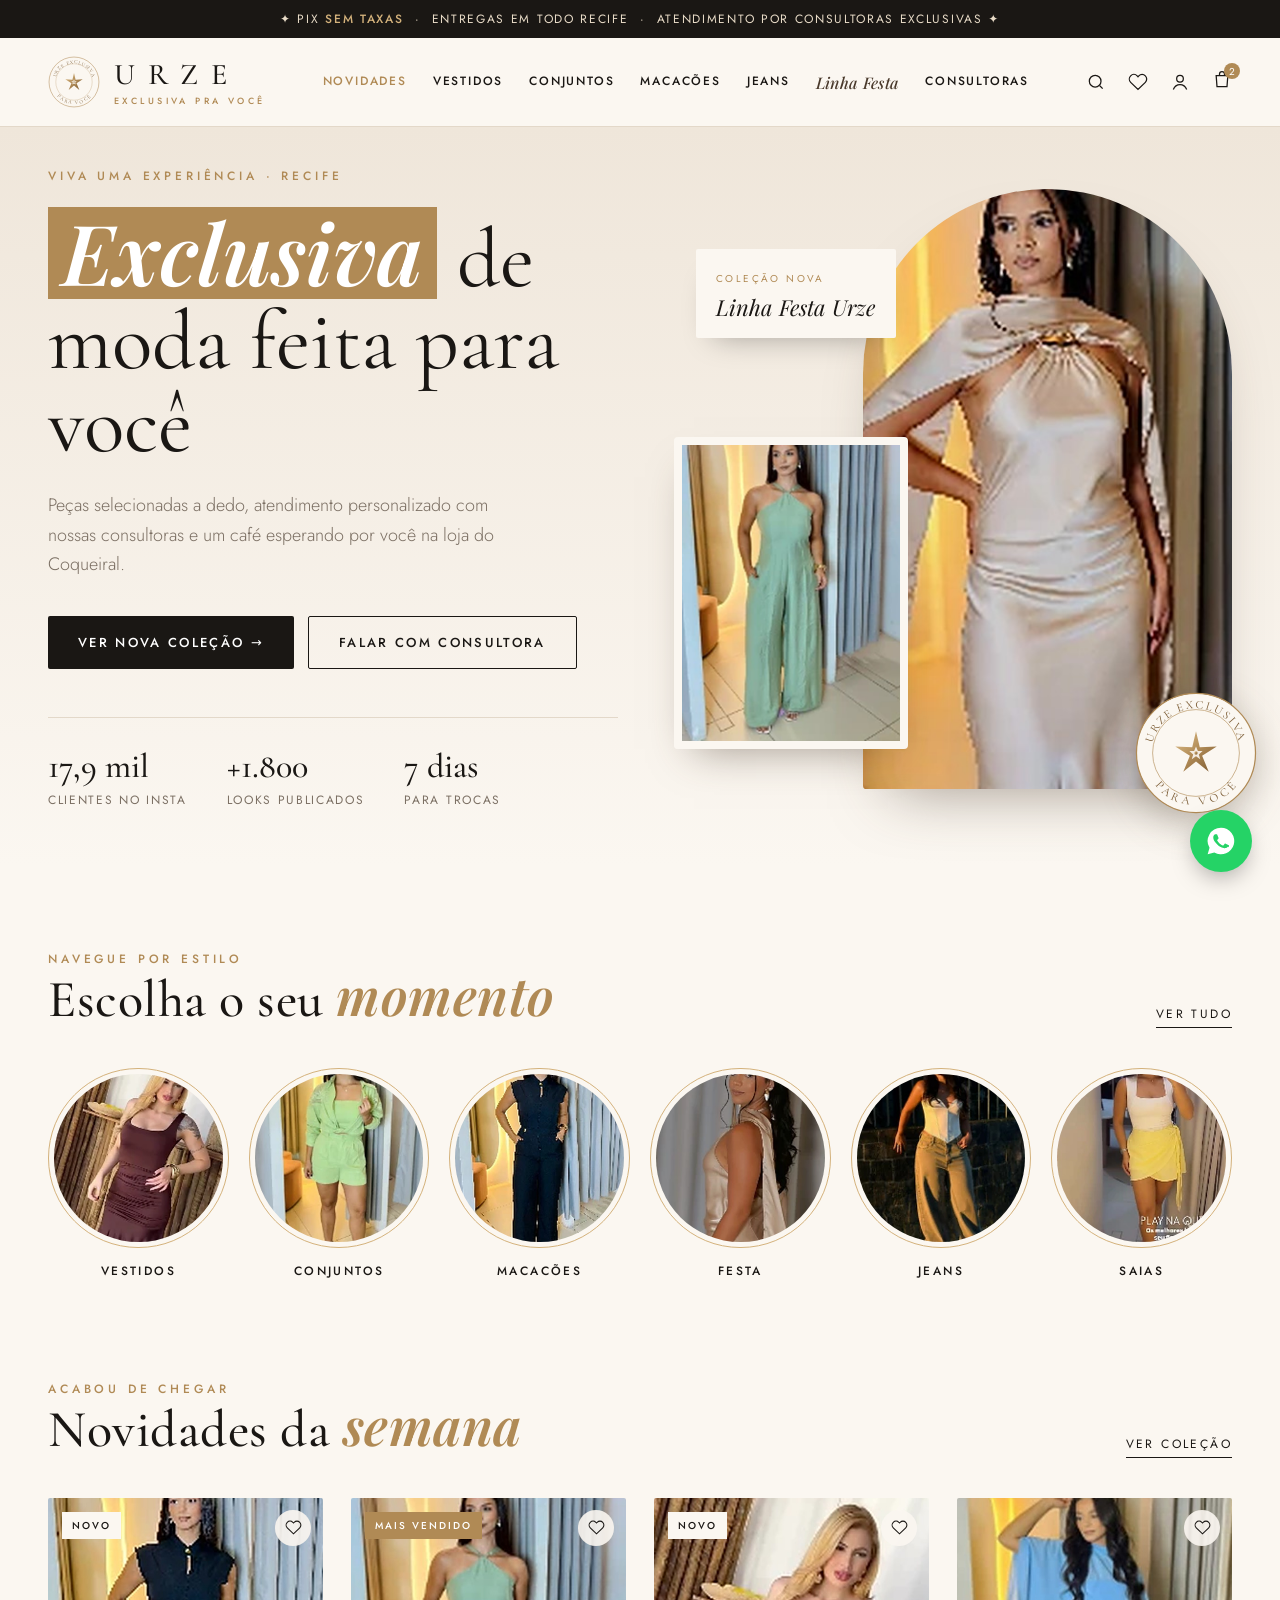
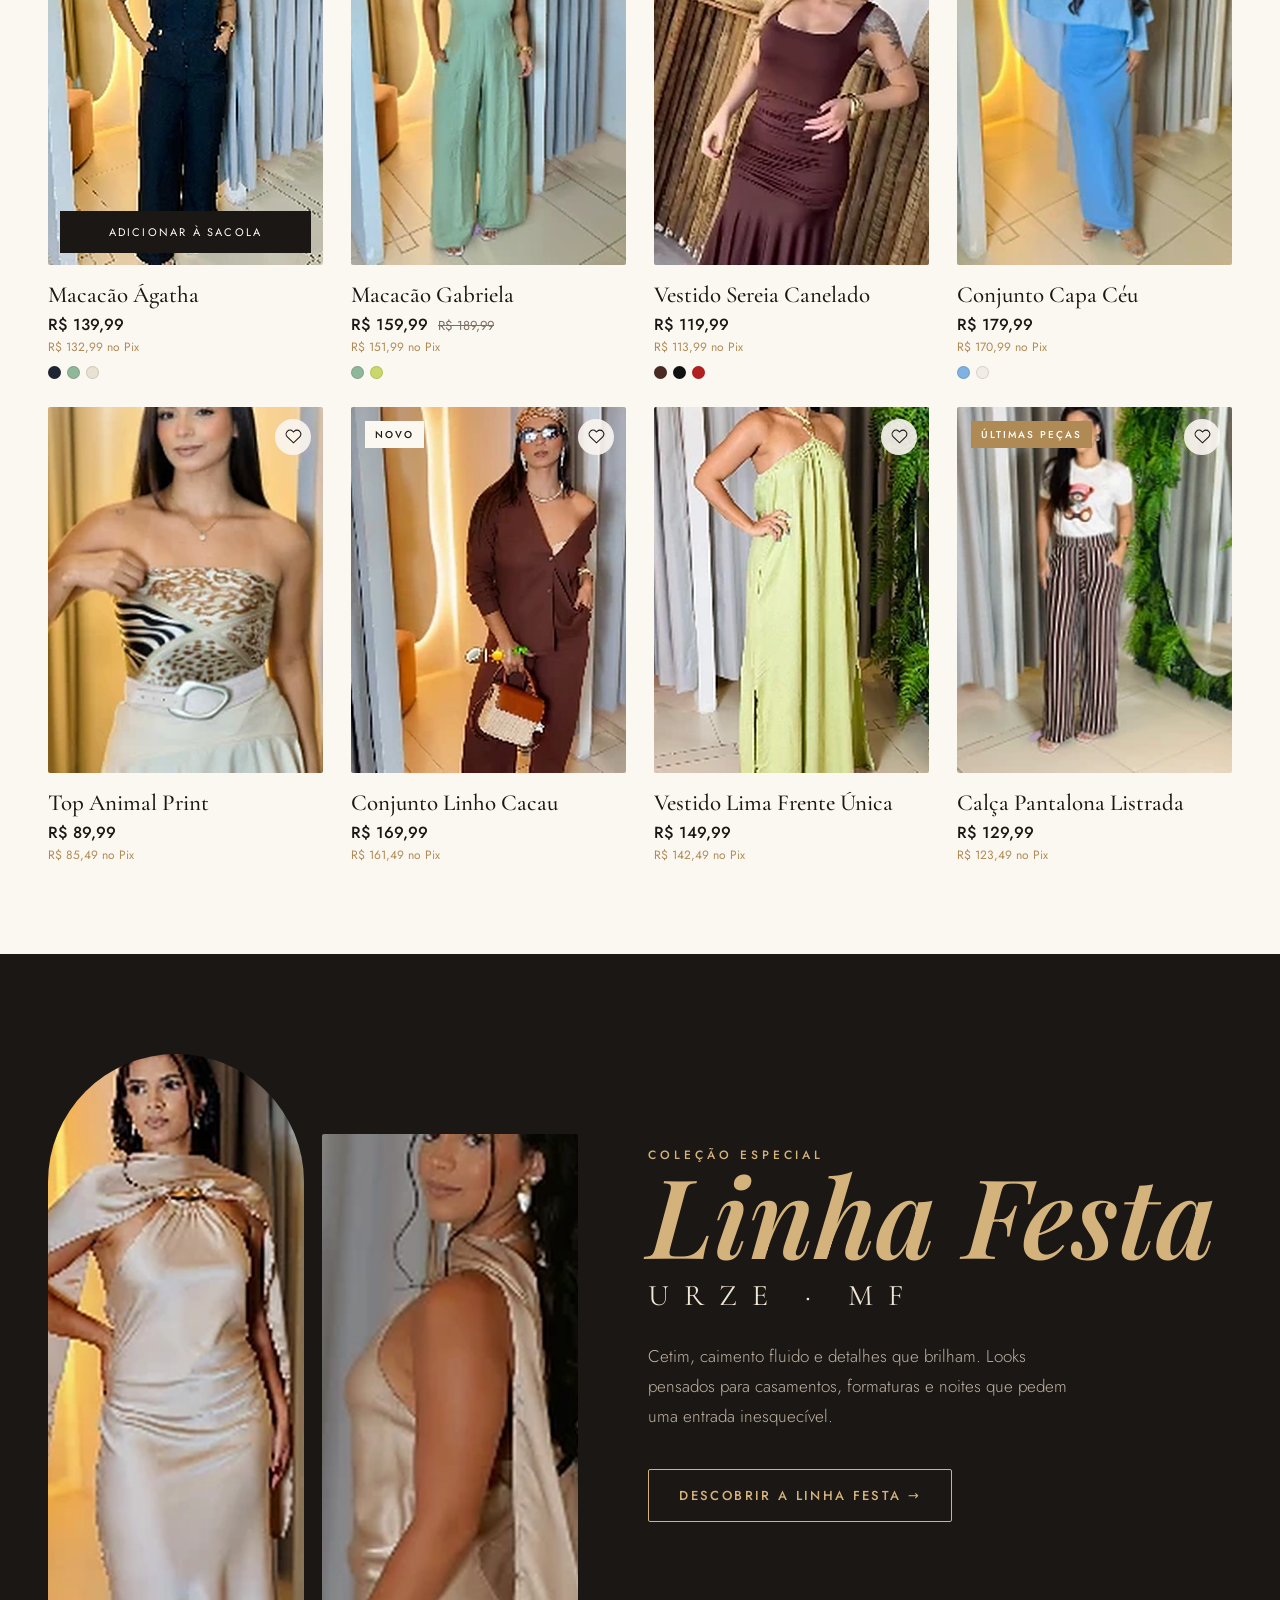
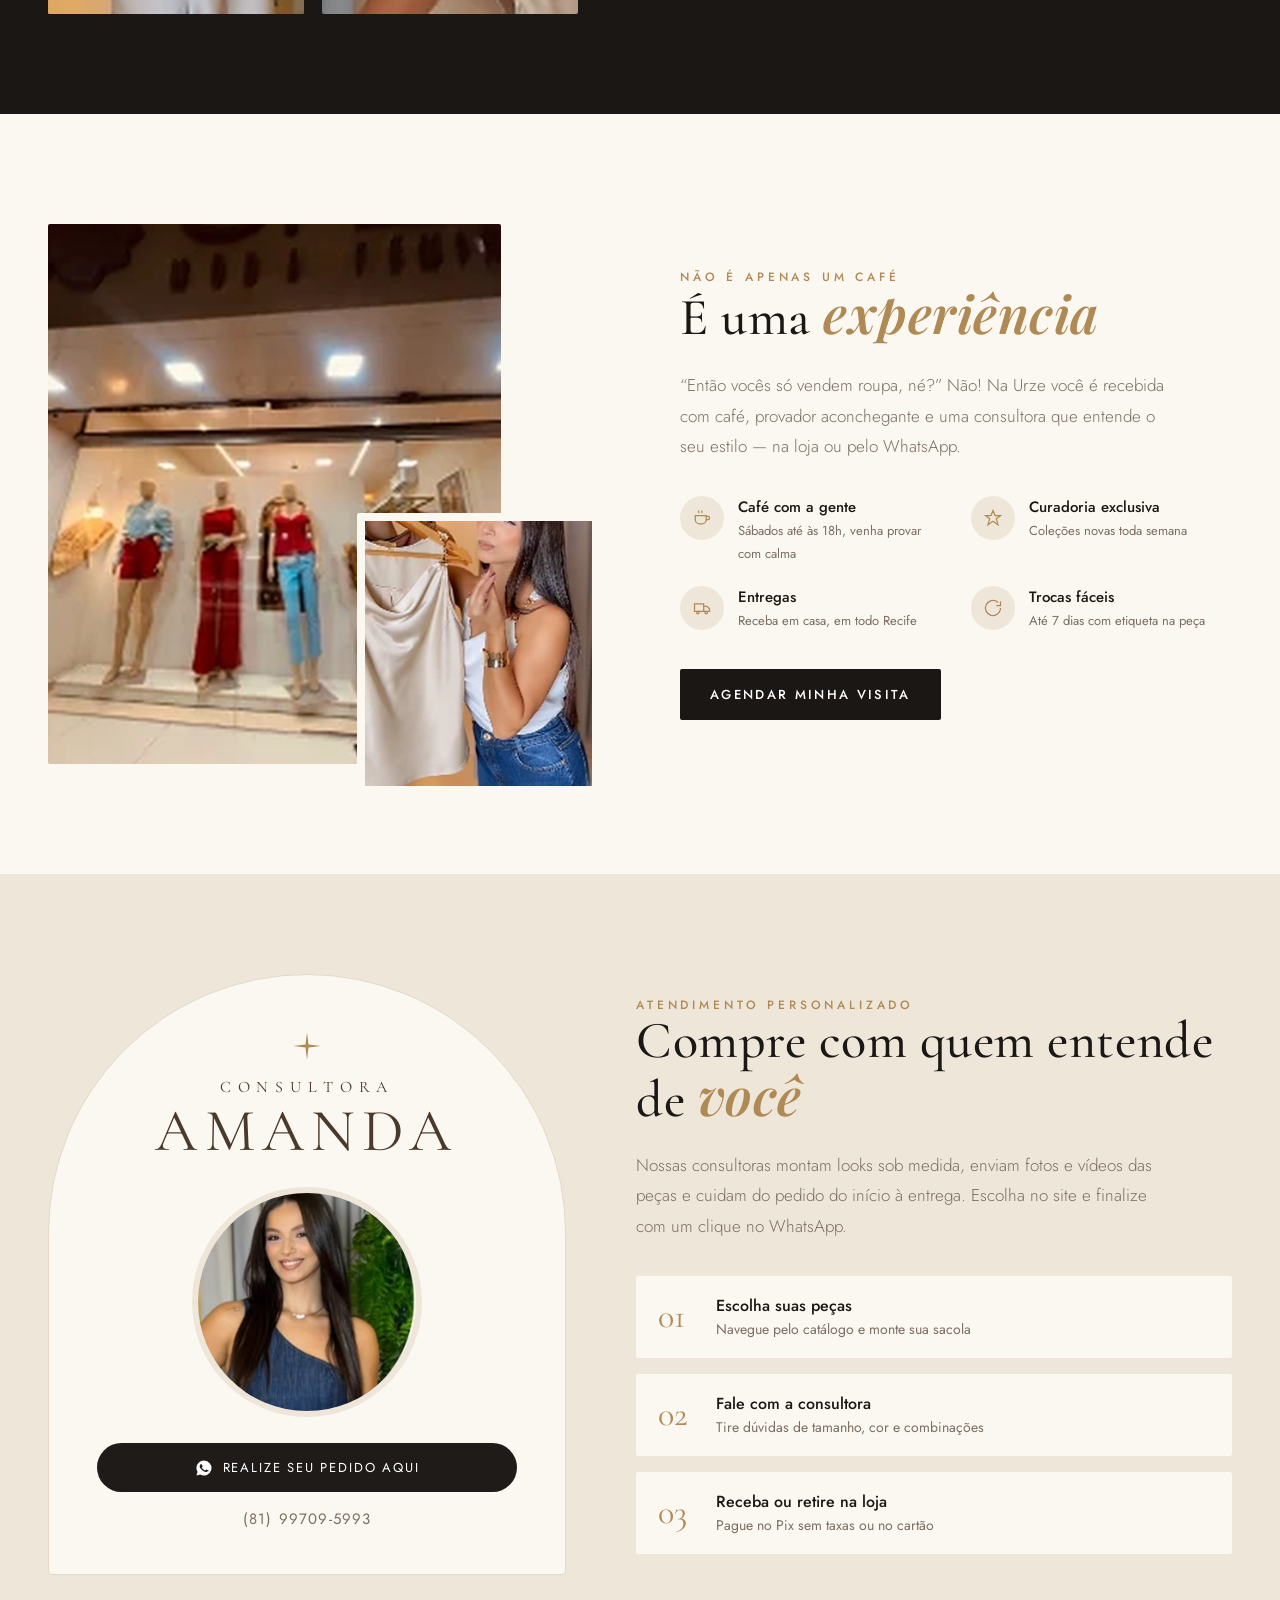
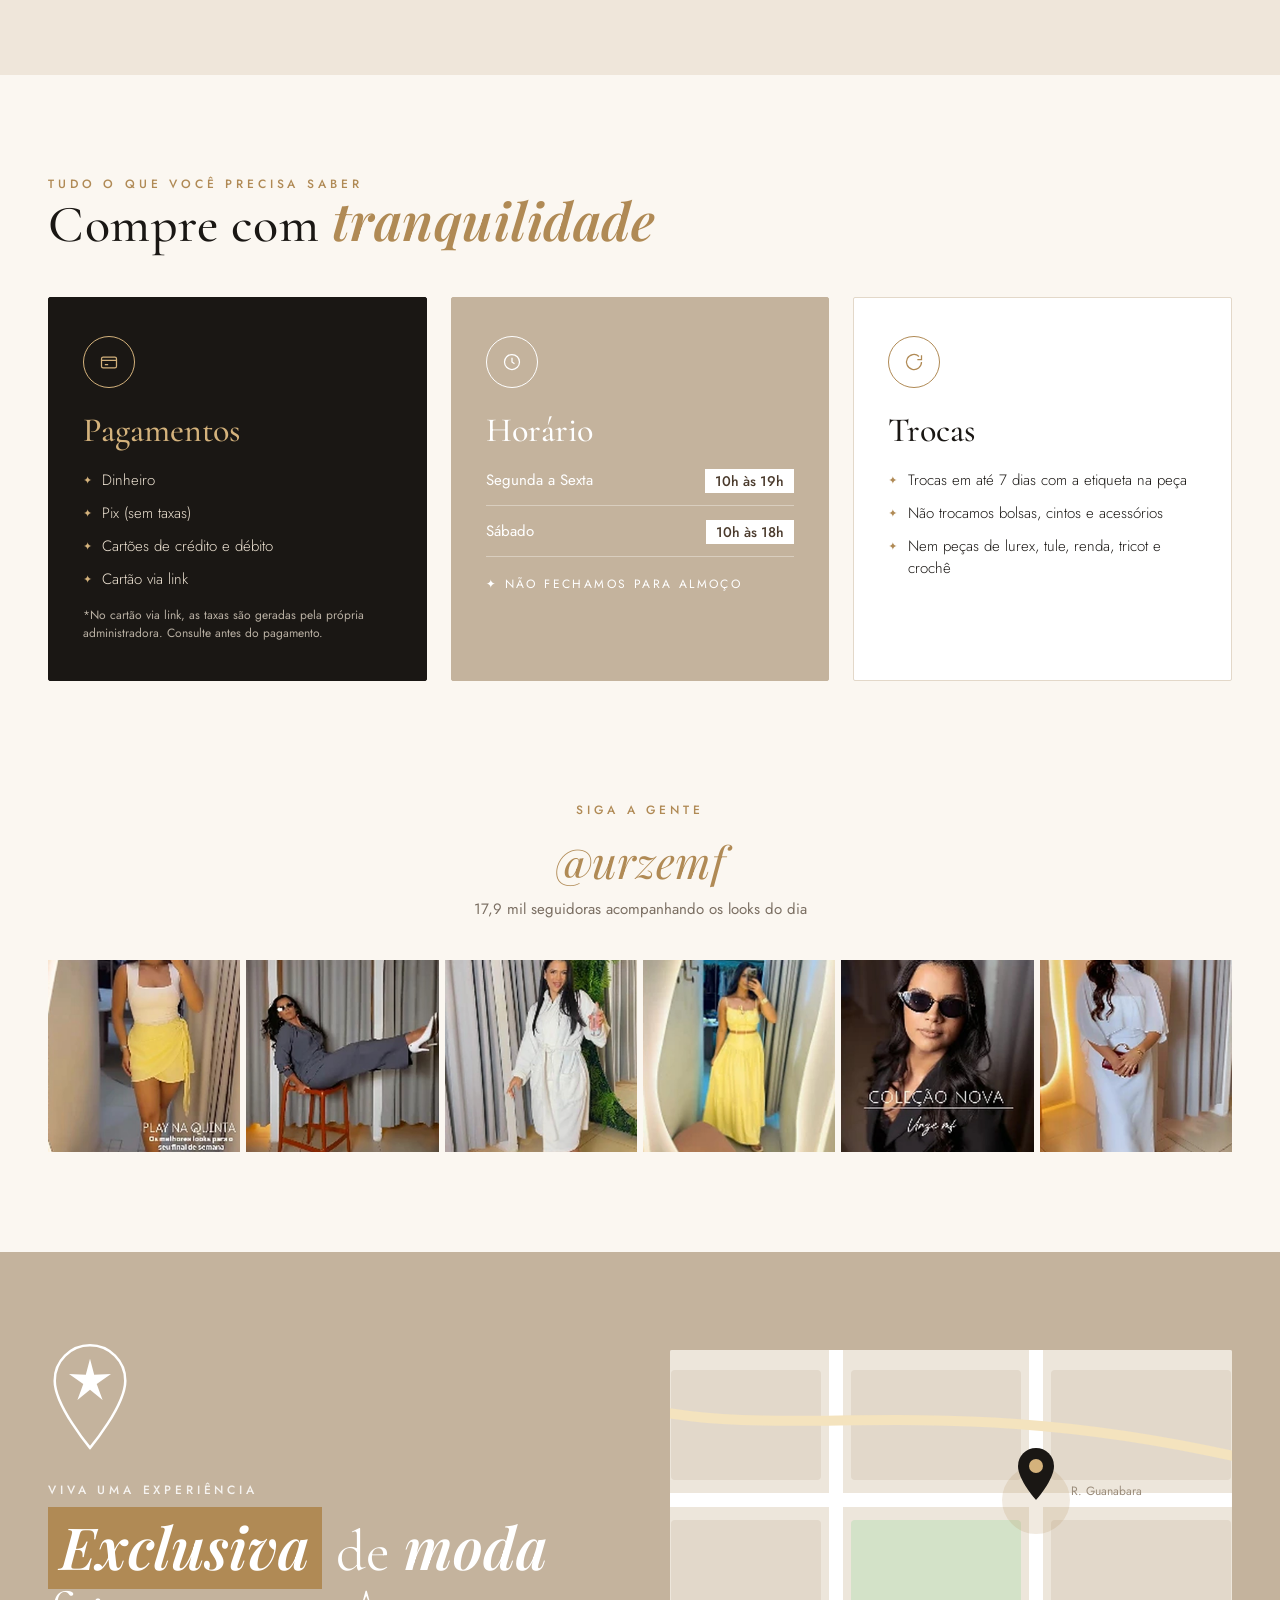
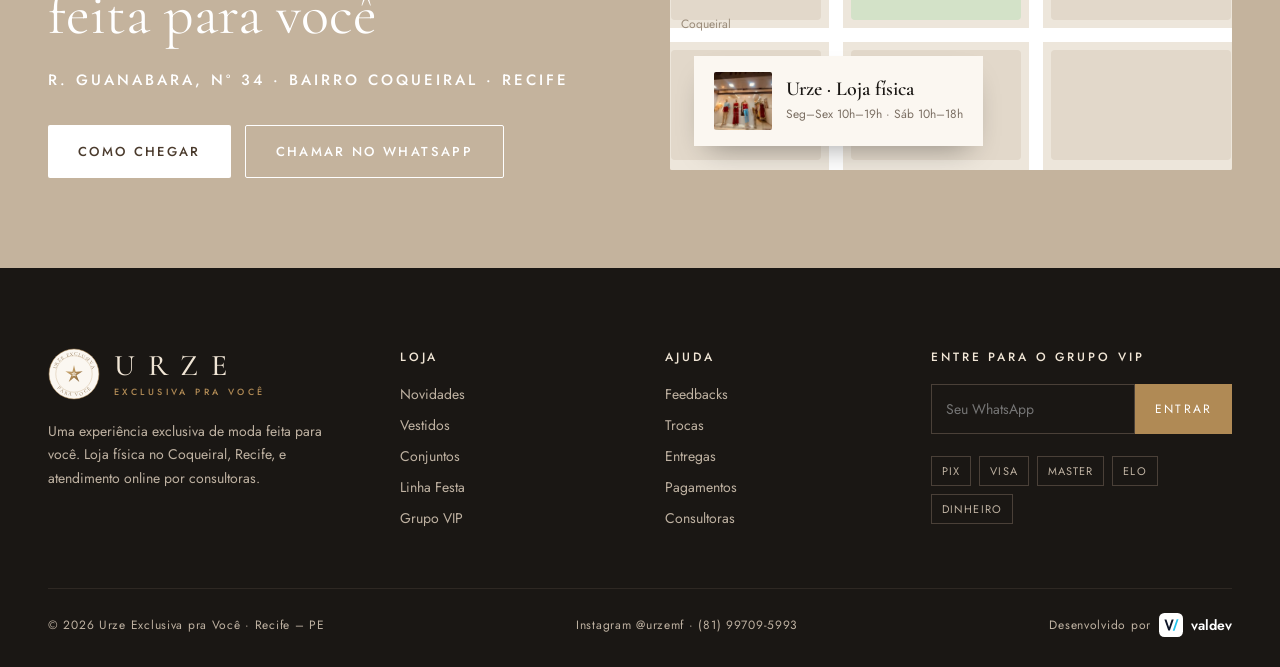
==== mockup/index.html @ 80558f14 "Mockup do site Urze (desktop e mobile) e imagens para proposta Inclui o layout em HTML, as fotos rec" ====
<!doctype html>
<html lang="pt-BR">
<head>
<meta charset="utf-8">
<meta name="viewport" content="width=device-width, initial-scale=1">
<title>Urze | Exclusiva pra você — Recife</title>
<link href="https://fonts.googleapis.com/css2?family=Cormorant+Garamond:ital,wght@0,400;0,500;0,600;1,400;1,500&family=Jost:wght@300;400;500;600&family=Playfair+Display:ital,wght@1,600;1,700&display=swap" rel="stylesheet">
<style>
:root{
  --cream:#FBF7F1; --sand:#EFE6DA; --taupe:#C4B39D; --gold:#B08A55; --gold-2:#D4B27C;
  --ink:#1A1714; --brown:#4A3A2C; --muted:#7B6F63; --line:#E3D8C9;
  --serif:'Cormorant Garamond',Georgia,serif; --sans:'Jost',system-ui,sans-serif; --ital:'Playfair Display',Georgia,serif;
}
*{box-sizing:border-box;margin:0;padding:0}
body{background:var(--cream);color:var(--ink);font-family:var(--sans);font-weight:400;-webkit-font-smoothing:antialiased}
img{display:block;width:100%;height:100%;object-fit:cover}
a{color:inherit;text-decoration:none}
.wrap{max-width:1280px;margin:0 auto;padding:0 48px}
.eyebrow{font-size:12px;letter-spacing:.32em;text-transform:uppercase;color:var(--gold);font-weight:500}
h2.title{font-family:var(--serif);font-weight:500;font-size:52px;line-height:1.05;letter-spacing:.01em}
h2.title em{font-family:var(--ital);font-style:italic;font-weight:600;color:var(--gold)}
.btn{display:inline-flex;align-items:center;gap:10px;padding:16px 30px;font-size:13px;letter-spacing:.18em;text-transform:uppercase;font-weight:500;border-radius:2px}
.btn-dark{background:var(--ink);color:#fff}
.btn-gold{background:var(--gold);color:#fff}
.btn-line{border:1px solid currentColor}
.ico{width:20px;height:20px;stroke:currentColor;fill:none;stroke-width:1.5}

/* topbar */
.topbar{background:var(--ink);color:#E9DCC8;font-size:12px;letter-spacing:.14em;text-transform:uppercase;text-align:center;padding:10px 16px}
.topbar b{color:var(--gold-2);font-weight:500}

/* header */
header{background:var(--cream);border-bottom:1px solid var(--line);position:relative;z-index:5}
.nav{display:flex;align-items:center;justify-content:space-between;gap:32px;height:88px}
.brand{display:flex;align-items:center;gap:14px}
.brand svg{width:52px;height:52px}
.brand .wm{font-family:var(--serif);font-size:30px;letter-spacing:.42em;font-weight:500;line-height:1}
.brand .wm small{display:block;font-family:var(--sans);font-size:9px;letter-spacing:.38em;color:var(--gold);margin-top:6px}
.menu{display:flex;gap:26px;font-size:12px;letter-spacing:.15em;text-transform:uppercase;font-weight:500}
.menu a.on{color:var(--gold)}
.menu a.mfesta{font-family:var(--ital);font-style:italic;text-transform:none;letter-spacing:.02em;font-size:16px;color:var(--brown)}
.icons{display:flex;gap:22px;align-items:center}
.bag{position:relative}
.bag i{position:absolute;top:-6px;right:-8px;background:var(--gold);color:#fff;font-style:normal;font-size:10px;width:16px;height:16px;border-radius:50%;display:grid;place-items:center}
.burger{display:none}

/* hero */
.hero{position:relative;background:linear-gradient(180deg,var(--sand),var(--cream));overflow:hidden}
.hero .wrap{display:grid;grid-template-columns:1.02fr 1fr;gap:56px;align-items:center;min-height:680px;padding-top:40px;padding-bottom:56px}
.hero h1{font-family:var(--serif);font-weight:400;font-size:84px;line-height:.98;margin:22px 0 26px}
.hero h1 .hl{font-family:var(--ital);font-style:italic;font-weight:600;background:var(--gold);color:#fff;padding:0 14px 4px;display:inline-block;line-height:1.05}
.hero p{font-size:18px;line-height:1.65;color:var(--muted);max-width:470px;font-weight:300}
.hero .ctas{display:flex;gap:14px;margin-top:36px;flex-wrap:wrap}
.hero .stats{display:flex;gap:40px;margin-top:48px;padding-top:28px;border-top:1px solid var(--line)}
.hero .stats b{font-family:var(--serif);font-size:34px;font-weight:500;display:block}
.hero .stats span{font-size:12px;letter-spacing:.14em;text-transform:uppercase;color:var(--muted)}
.collage{position:relative;height:600px}
.collage .a{position:absolute;right:0;top:0;width:66%;height:100%;border-radius:220px 220px 4px 4px;overflow:hidden;box-shadow:0 30px 60px -30px rgba(74,58,44,.5)}
.collage .b{position:absolute;left:0;bottom:40px;width:42%;height:52%;border-radius:4px;overflow:hidden;border:8px solid var(--cream);box-shadow:0 20px 40px -20px rgba(74,58,44,.5)}
.collage .tag{position:absolute;left:4%;top:60px;background:var(--cream);padding:16px 20px;border-radius:2px;box-shadow:0 16px 30px -18px rgba(0,0,0,.35);width:200px}
.collage .tag small{font-size:10px;letter-spacing:.24em;color:var(--gold);text-transform:uppercase}
.collage .tag div{font-family:var(--ital);font-style:italic;font-size:22px;margin-top:4px}
.collage .seal{position:absolute;right:-26px;bottom:-26px;width:124px;height:124px;filter:drop-shadow(0 10px 18px rgba(74,58,44,.3))}

/* categories */
.cats{padding:84px 0 40px}
.cats-row{display:flex;justify-content:space-between;gap:20px;margin-top:40px}
.cat{text-align:center;flex:1}
.cat .ph{aspect-ratio:1;border-radius:50%;overflow:hidden;padding:5px;border:1px solid var(--gold-2);background:var(--cream)}
.cat .ph img{border-radius:50%}
.cat span{display:block;margin-top:14px;font-size:12px;letter-spacing:.2em;text-transform:uppercase;font-weight:500}
.sec-head{display:flex;align-items:flex-end;justify-content:space-between;gap:24px}
.sec-head a.more{font-size:12px;letter-spacing:.2em;text-transform:uppercase;border-bottom:1px solid var(--ink);padding-bottom:4px;white-space:nowrap}

/* products */
.products{padding:60px 0 90px}
.grid{display:grid;grid-template-columns:repeat(4,1fr);gap:28px;margin-top:40px}
.card .ph{position:relative;aspect-ratio:3/4;overflow:hidden;border-radius:2px;background:var(--sand)}
.card .badge{position:absolute;top:14px;left:14px;background:var(--cream);font-size:10px;letter-spacing:.2em;text-transform:uppercase;padding:6px 10px;font-weight:500}
.card .badge.g{background:var(--gold);color:#fff}
.card .fav{position:absolute;top:12px;right:12px;width:36px;height:36px;border-radius:50%;background:rgba(251,247,241,.9);display:grid;place-items:center}
.card .fav svg{width:17px;height:17px}
.card .quick{position:absolute;left:12px;right:12px;bottom:12px;background:var(--ink);color:#fff;text-align:center;font-size:11px;letter-spacing:.2em;text-transform:uppercase;padding:13px}
.card h3{font-family:var(--serif);font-size:23px;font-weight:500;margin-top:16px}
.card .price{display:flex;gap:10px;align-items:baseline;margin-top:4px}
.card .price b{font-weight:500;font-size:16px}
.card .price s{color:var(--muted);font-size:13px}
.card .pix{font-size:12px;color:var(--gold);margin-top:2px}
.card .sw{display:flex;gap:6px;margin-top:10px}
.card .sw i{width:13px;height:13px;border-radius:50%;border:1px solid rgba(0,0,0,.12)}

/* festa */
.festa{background:var(--ink);color:#F1E6D6;position:relative;overflow:hidden}
.festa .wrap{display:grid;grid-template-columns:1fr 1.1fr;gap:70px;align-items:center;padding-top:100px;padding-bottom:100px}
.festa .pics{display:grid;grid-template-columns:1fr 1fr;gap:18px;height:560px}
.festa .pics div{overflow:hidden;border-radius:2px}
.festa .pics div:first-child{border-radius:200px 200px 2px 2px}
.festa .pics div:last-child{margin-top:80px}
.festa .script{font-family:var(--ital);font-style:italic;font-size:110px;line-height:.9;color:var(--gold-2);font-weight:600}
.festa h2{font-family:var(--serif);font-size:30px;font-weight:400;letter-spacing:.5em;text-transform:uppercase;margin-top:14px}
.festa p{font-size:17px;line-height:1.75;color:#BFB2A2;max-width:440px;margin:28px 0 38px;font-weight:300}
.festa .btn-line{color:var(--gold-2)}

/* experience */
.exp{padding:110px 0}
.exp .wrap{display:grid;grid-template-columns:1fr 1fr;gap:80px;align-items:center}
.exp .imgs{position:relative;height:540px}
.exp .imgs .m{position:absolute;inset:0 18% 0 0;overflow:hidden;border-radius:2px}
.exp .imgs .s{position:absolute;right:0;bottom:-30px;width:44%;height:52%;overflow:hidden;border:8px solid var(--cream);border-radius:2px}
.exp p{font-size:17px;line-height:1.8;color:var(--muted);margin:24px 0 34px;font-weight:300;max-width:500px}
.feats{display:grid;grid-template-columns:1fr 1fr;gap:22px 30px;margin-bottom:38px}
.feat{display:flex;gap:14px;align-items:flex-start}
.feat .ic{width:44px;height:44px;flex:none;border-radius:50%;background:var(--sand);display:grid;place-items:center;color:var(--gold)}
.feat b{display:block;font-weight:500;font-size:15px}
.feat span{font-size:13px;color:var(--muted);line-height:1.5}

/* consultoras */
.cons{background:var(--sand);padding:100px 0}
.cons .wrap{display:grid;grid-template-columns:1fr 1.15fr;gap:70px;align-items:center}
.cons-card{background:var(--cream);border-radius:260px 260px 4px 4px;padding:56px 48px 44px;text-align:center;border:1px solid var(--line);position:relative}
.cons-card .star{width:30px;margin:0 auto 10px;color:var(--gold)}
.cons-card .lbl{font-family:var(--serif);letter-spacing:.42em;font-size:16px;color:var(--brown)}
.cons-card .nm{font-family:var(--serif);font-size:60px;letter-spacing:.12em;color:var(--brown);line-height:1;margin:4px 0 26px}
.cons-card .av{width:230px;height:230px;border-radius:50%;overflow:hidden;margin:0 auto 26px;border:6px solid var(--sand)}
.cons-card .wa{display:flex;align-items:center;justify-content:center;gap:10px;background:#1F1B18;color:#fff;border-radius:40px;padding:15px;font-size:13px;letter-spacing:.14em;text-transform:uppercase}
.cons-card .num{margin-top:16px;font-size:15px;color:var(--muted);letter-spacing:.08em}
.steps{margin-top:34px;display:grid;gap:16px}
.step{display:flex;gap:18px;align-items:center;background:var(--cream);padding:18px 22px;border-radius:2px}
.step em{font-family:var(--serif);font-style:normal;font-size:34px;color:var(--gold);width:40px}
.step b{font-weight:500;display:block}
.step span{font-size:14px;color:var(--muted)}

/* info */
.info{padding:100px 0}
.info-grid{display:grid;grid-template-columns:repeat(3,1fr);gap:24px;margin-top:44px}
.box{border:1px solid var(--line);padding:38px 34px;background:#fff;border-radius:2px;position:relative}
.box.dark{background:var(--ink);color:#EDE2D2;border-color:var(--ink)}
.box.taupe{background:var(--taupe);color:#fff;border-color:var(--taupe)}
.box .ic{width:52px;height:52px;border-radius:50%;border:1px solid currentColor;display:grid;place-items:center;margin-bottom:22px;color:var(--gold)}
.box.dark .ic{color:var(--gold-2)}.box.taupe .ic{color:#fff}
.box h3{font-family:var(--serif);font-size:34px;font-weight:500;margin-bottom:18px}
.box.dark h3{color:var(--gold-2)}
.box ul{list-style:none;display:grid;gap:11px;font-size:15px;font-weight:300}
.box li{display:flex;gap:10px}
.box li:before{content:"✦";color:var(--gold);font-size:11px;margin-top:3px}
.box.dark li:before{color:var(--gold-2)}.box.taupe li:before{color:#fff}
.box small{display:block;margin-top:16px;font-size:12px;opacity:.75;line-height:1.5}
.hours{display:grid;gap:14px}
.hours div{display:flex;justify-content:space-between;border-bottom:1px solid rgba(255,255,255,.35);padding-bottom:12px;font-size:15px}
.hours b{background:#fff;color:var(--brown);font-weight:500;padding:2px 10px;font-size:14px}
.box .note{margin-top:18px;font-size:12px;letter-spacing:.2em;text-transform:uppercase}

/* insta */
.insta{padding:20px 0 100px;text-align:center}
.insta .handle{font-family:var(--serif);font-size:44px;margin:12px 0 6px}
.insta .handle em{font-family:var(--ital);color:var(--gold)}
.insta .sub{color:var(--muted);font-size:15px}
.feed{display:grid;grid-template-columns:repeat(6,1fr);gap:6px;margin-top:40px}
.feed div{aspect-ratio:1;overflow:hidden}

/* visit */
.visit{background:var(--taupe);color:#fff;position:relative;overflow:hidden}
.visit .wrap{display:grid;grid-template-columns:1fr 1fr;gap:60px;align-items:center;padding-top:90px;padding-bottom:90px}
.visit .pin{width:84px;margin-bottom:24px}
.visit .eyebrow{color:#fff;opacity:.85}
.visit h2{font-family:var(--serif);font-weight:400;font-size:58px;line-height:1.08;margin:16px 0 22px}
.visit h2 .hl{font-family:var(--ital);font-style:italic;font-weight:600;background:var(--gold);padding:0 12px 4px}
.visit h2 em{font-family:var(--ital);font-weight:600}
.visit .addr{font-size:15px;letter-spacing:.2em;text-transform:uppercase;font-weight:500}
.visit .ctas{display:flex;gap:14px;margin-top:34px}
.visit .btn-dark{background:#fff;color:var(--brown)}
.map{height:420px;border-radius:2px;overflow:hidden;position:relative;background:#E9E1D5}
.map svg{width:100%;height:100%}
.map .card{position:absolute;left:24px;bottom:24px;background:var(--cream);color:var(--ink);padding:16px 20px;display:flex;gap:14px;align-items:center;box-shadow:0 14px 30px -14px rgba(0,0,0,.4)}
.map .card .thumb{width:58px;height:58px;overflow:hidden;border-radius:2px}
.map .card b{font-family:var(--serif);font-size:20px;font-weight:600;display:block}
.map .card span{font-size:12px;color:var(--muted)}

/* footer */
footer{background:var(--ink);color:#BFB2A2;padding:80px 0 30px}
.fgrid{display:grid;grid-template-columns:1.4fr 1fr 1fr 1.3fr;gap:50px}
footer .brand{color:#F1E6D6}
footer p{font-size:14px;line-height:1.7;margin-top:20px;max-width:300px}
footer h4{color:#F1E6D6;font-size:12px;letter-spacing:.24em;text-transform:uppercase;font-weight:500;margin-bottom:18px}
footer ul{list-style:none;display:grid;gap:11px;font-size:14px}
.news{display:flex;margin-top:6px}
.news input{flex:1;background:transparent;border:1px solid #4A4038;color:#fff;padding:14px;font:inherit;font-size:14px}
.news button{background:var(--gold);color:#fff;border:0;padding:0 20px;font:inherit;font-size:12px;letter-spacing:.18em;text-transform:uppercase}
.pay{display:flex;gap:8px;margin-top:22px;flex-wrap:wrap}
.pay span{border:1px solid #4A4038;padding:6px 10px;font-size:11px;letter-spacing:.1em}
.fbot{border-top:1px solid #2E2823;margin-top:60px;padding-top:24px;display:flex;justify-content:space-between;align-items:center;font-size:12px;letter-spacing:.06em}
.dev{display:inline-flex;align-items:center;gap:8px;color:#BFB2A2}
.dev svg{width:24px;height:24px}
.dev b{color:#fff;font-weight:600;font-size:14px;letter-spacing:0}
.wafab{position:fixed;right:28px;bottom:28px;width:62px;height:62px;border-radius:50%;background:#25D366;display:grid;place-items:center;box-shadow:0 10px 24px -6px rgba(0,0,0,.35);z-index:20}
.wafab svg{width:32px;height:32px;fill:#fff}

/* ===== mobile ===== */
@media (max-width:760px){
  .wrap{padding:0 20px}
  .topbar{font-size:10px;padding:9px 12px}
  .nav{height:68px}
  .menu{display:none}
  .burger{display:block}
  .brand svg{width:40px;height:40px}
  .brand .wm{font-size:22px}
  .brand .wm small{font-size:7px}
  .icons{gap:16px}
  .icons .hide-m{display:none}
  h2.title{font-size:36px}
  .hero .wrap{grid-template-columns:1fr;min-height:0;gap:34px;padding-top:30px;padding-bottom:50px}
  .hero h1{font-size:50px;margin:16px 0 18px}
  .hero p{font-size:16px}
  .hero .ctas{margin-top:26px}
  .hero .ctas .btn{flex:1;justify-content:center;padding:15px 14px;font-size:11px}
  .hero .stats{gap:22px;margin-top:32px;padding-top:22px}
  .hero .stats b{font-size:26px}.hero .stats span{font-size:10px}
  .collage{height:330px;order:-1}
  .topbar .hide-m{display:none}
  .collage .a{width:74%}
  .collage .b{width:44%;bottom:20px}
  .collage .tag{top:24px;width:160px;padding:12px 14px}
  .collage .tag div{font-size:18px}
  .collage .seal{width:86px;height:86px;right:-6px;bottom:-14px}
  .cats{padding:56px 0 20px}
  .cats-row{overflow:hidden;justify-content:flex-start;gap:14px;margin-top:26px;margin-right:-20px}
  .cat{flex:0 0 92px}
  .cat span{font-size:10px;letter-spacing:.14em}
  .sec-head{align-items:flex-end}
  .products{padding:40px 0 60px}
  .grid{grid-template-columns:1fr 1fr;gap:22px 14px;margin-top:28px}
  .card .quick{display:none}
  .card h3{font-size:19px;margin-top:10px}
  .card .price b{font-size:14px}
  .card .badge{font-size:8px;top:8px;left:8px;padding:5px 7px}
  .card .fav{width:30px;height:30px;top:8px;right:8px}
  .festa .wrap{grid-template-columns:1fr;gap:40px;padding-top:64px;padding-bottom:64px}
  .festa .pics{height:360px;gap:12px}
  .festa .pics div:last-child{margin-top:50px}
  .festa .script{font-size:72px}
  .festa h2{font-size:20px}
  .exp{padding:70px 0}
  .exp .wrap{grid-template-columns:1fr;gap:56px}
  .exp .imgs{height:380px}
  .feats{grid-template-columns:1fr;gap:16px}
  .cons{padding:70px 0}
  .cons .wrap{grid-template-columns:1fr;gap:40px}
  .cons-card{padding:44px 26px 32px}
  .cons-card .nm{font-size:44px}
  .cons-card .av{width:190px;height:190px}
  .info{padding:70px 0}
  .info-grid{grid-template-columns:1fr;gap:16px;margin-top:30px}
  .box{padding:30px 26px}
  .insta{padding:0 0 70px}
  .insta .handle{font-size:34px}
  .feed{grid-template-columns:repeat(3,1fr);gap:4px;margin-top:28px}
  .visit .wrap{grid-template-columns:1fr;padding-top:64px;padding-bottom:64px;gap:40px}
  .visit h2{font-size:40px}
  .visit .addr{font-size:12px}
  .visit .ctas{flex-direction:column}
  .visit .ctas .btn{justify-content:center}
  .map{height:300px}
  .fgrid{grid-template-columns:1fr 1fr;gap:36px 24px}
  .fgrid > div:first-child,.fgrid > div:last-child{grid-column:1/-1}
  .fbot{flex-direction:column;gap:10px;text-align:center;align-items:center}
  .wafab{right:18px;bottom:18px;width:56px;height:56px}
}
</style>
</head>
<body>

<svg width="0" height="0" style="position:absolute">
  <defs>
    <linearGradient id="g" x1="0" y1="0" x2="1" y2="1"><stop offset="0" stop-color="#E2C48F"/><stop offset=".5" stop-color="#B08A55"/><stop offset="1" stop-color="#7A5A32"/></linearGradient>
    <symbol id="star" viewBox="-50 -50 100 100">
      <path fill="url(#g)" d="M0-46 L8-12 L44-14 L13 6 L27 40 L0 18 L-27 40 L-13 6 L-44-14 L-8-12Z"/>
      <path fill="#FBF7F1" opacity=".9" d="M0-14 L4-4 L14-4 L6 3 L9 13 L0 7 L-9 13 L-6 3 L-14-4 L-4-4Z"/>
      <circle r="3.5" fill="url(#g)"/>
    </symbol>
    <symbol id="seal" viewBox="0 0 200 200">
      <circle cx="100" cy="100" r="96" fill="#FBF7F1" stroke="#B08A55" stroke-width="2"/>
      <circle cx="100" cy="100" r="70" fill="none" stroke="#B08A55" stroke-width="1"/>
      <path id="arcT" d="M28 100 A72 72 0 0 1 172 100" fill="none"/>
      <path id="arcB" d="M30 100 A70 70 0 0 0 170 100" fill="none"/>
      <text font-family="Cormorant Garamond" font-size="19" letter-spacing="3" fill="#7A5A32"><textPath href="#arcT" startOffset="50%" text-anchor="middle">URZE EXCLUSIVA</textPath></text>
      <text font-family="Cormorant Garamond" font-size="19" letter-spacing="3" fill="#7A5A32"><textPath href="#arcB" startOffset="50%" text-anchor="middle" dominant-baseline="hanging">PARA VOCÊ</textPath></text>
      <use href="#star" x="62" y="62" width="76" height="76"/>
    </symbol>
  </defs>
</svg>

<div class="topbar">✦ Pix <b>sem taxas</b> &nbsp;·&nbsp; Entregas em todo Recife<span class="hide-m"> &nbsp;·&nbsp; Atendimento por consultoras exclusivas</span> ✦</div>

<header>
  <div class="wrap nav">
    <svg class="ico burger" viewBox="0 0 24 24"><path d="M3 7h18M3 12h18M3 17h12"/></svg>
    <a class="brand" href="#"><svg><use href="#seal"/></svg><div class="wm">URZE<small>EXCLUSIVA PRA VOCÊ</small></div></a>
    <nav class="menu">
      <a class="on" href="#">Novidades</a><a href="#">Vestidos</a><a href="#">Conjuntos</a><a href="#">Macacões</a><a href="#">Jeans</a><a class="mfesta" href="#">Linha Festa</a><a href="#">Consultoras</a>
    </nav>
    <div class="icons">
      <svg class="ico hide-m" viewBox="0 0 24 24"><circle cx="11" cy="11" r="7"/><path d="m20 20-3.5-3.5"/></svg>
      <svg class="ico hide-m" viewBox="0 0 24 24"><path d="M20.8 4.6a5.5 5.5 0 0 0-7.8 0L12 5.7l-1-1.1a5.5 5.5 0 1 0-7.8 7.8L12 21l8.8-8.6a5.5 5.5 0 0 0 0-7.8z"/></svg>
      <svg class="ico" viewBox="0 0 24 24"><circle cx="12" cy="8" r="4"/><path d="M4 21c1.5-4 4.5-6 8-6s6.5 2 8 6"/></svg>
      <span class="bag"><svg class="ico" viewBox="0 0 24 24"><path d="M5 8h14l-1 13H6L5 8z"/><path d="M9 8V6a3 3 0 0 1 6 0v2"/></svg><i>2</i></span>
    </div>
  </div>
</header>

<section class="hero">
  <div class="wrap">
    <div>
      <div class="eyebrow">Viva uma experiência · Recife</div>
      <h1><span class="hl">Exclusiva</span> de moda feita para você</h1>
      <p>Peças selecionadas a dedo, atendimento personalizado com nossas consultoras e um café esperando por você na loja do Coqueiral.</p>
      <div class="ctas">
        <a class="btn btn-dark" href="#">Ver nova coleção →</a>
        <a class="btn btn-line" href="#">Falar com consultora</a>
      </div>
      <div class="stats">
        <div><b>17,9 mil</b><span>clientes no Insta</span></div>
        <div><b>+1.800</b><span>looks publicados</span></div>
        <div><b>7 dias</b><span>para trocas</span></div>
      </div>
    </div>
    <div class="collage">
      <div class="a"><img src="img/festa-cetim.jpg" alt=""></div>
      <div class="b"><img src="img/macacao-gabriela.jpg" alt=""></div>
      <div class="tag"><small>Coleção nova</small><div>Linha Festa Urze</div></div>
      <svg class="seal"><use href="#seal"/></svg>
    </div>
  </div>
</section>

<section class="cats">
  <div class="wrap">
    <div class="sec-head"><div><div class="eyebrow">Navegue por estilo</div><h2 class="title">Escolha o seu <em>momento</em></h2></div><a class="more" href="#">Ver tudo</a></div>
    <div class="cats-row">
      <a class="cat" href="#"><div class="ph"><img src="img/vestido-marrom.jpg"></div><span>Vestidos</span></a>
      <a class="cat" href="#"><div class="ph"><img src="img/conjunto-verde.jpg"></div><span>Conjuntos</span></a>
      <a class="cat" href="#"><div class="ph"><img src="img/macacao-preto.jpg"></div><span>Macacões</span></a>
      <a class="cat" href="#"><div class="ph"><img src="img/festa-costas.jpg"></div><span>Festa</span></a>
      <a class="cat" href="#"><div class="ph"><img src="img/corset-noite.jpg"></div><span>Jeans</span></a>
      <a class="cat" href="#"><div class="ph"><img src="img/saia-amarela.jpg"></div><span>Saias</span></a>
    </div>
  </div>
</section>

<section class="products">
  <div class="wrap">
    <div class="sec-head"><div><div class="eyebrow">Acabou de chegar</div><h2 class="title">Novidades da <em>semana</em></h2></div><a class="more" href="#">Ver coleção</a></div>
    <div class="grid">
      <div class="card"><div class="ph"><img src="img/macacao-preto.jpg"><span class="badge">Novo</span><span class="fav"><svg class="ico" viewBox="0 0 24 24"><path d="M20.8 4.6a5.5 5.5 0 0 0-7.8 0L12 5.7l-1-1.1a5.5 5.5 0 1 0-7.8 7.8L12 21l8.8-8.6a5.5 5.5 0 0 0 0-7.8z"/></svg></span><span class="quick">Adicionar à sacola</span></div><h3>Macacão Ágatha</h3><div class="price"><b>R$ 139,99</b></div><div class="pix">R$ 132,99 no Pix</div><div class="sw"><i style="background:#1E2433"></i><i style="background:#8FB79A"></i><i style="background:#E9E1D2"></i></div></div>
      <div class="card"><div class="ph"><img src="img/macacao-gabriela.jpg"><span class="badge g">Mais vendido</span><span class="fav"><svg class="ico" viewBox="0 0 24 24"><path d="M20.8 4.6a5.5 5.5 0 0 0-7.8 0L12 5.7l-1-1.1a5.5 5.5 0 1 0-7.8 7.8L12 21l8.8-8.6a5.5 5.5 0 0 0 0-7.8z"/></svg></span></div><h3>Macacão Gabriela</h3><div class="price"><b>R$ 159,99</b><s>R$ 189,99</s></div><div class="pix">R$ 151,99 no Pix</div><div class="sw"><i style="background:#8FB79A"></i><i style="background:#C8D86A"></i></div></div>
      <div class="card"><div class="ph"><img src="img/vestido-marrom.jpg"><span class="badge">Novo</span><span class="fav"><svg class="ico" viewBox="0 0 24 24"><path d="M20.8 4.6a5.5 5.5 0 0 0-7.8 0L12 5.7l-1-1.1a5.5 5.5 0 1 0-7.8 7.8L12 21l8.8-8.6a5.5 5.5 0 0 0 0-7.8z"/></svg></span></div><h3>Vestido Sereia Canelado</h3><div class="price"><b>R$ 119,99</b></div><div class="pix">R$ 113,99 no Pix</div><div class="sw"><i style="background:#4A2A22"></i><i style="background:#111"></i><i style="background:#B3201F"></i></div></div>
      <div class="card"><div class="ph"><img src="img/conjunto-azul.jpg"><span class="fav"><svg class="ico" viewBox="0 0 24 24"><path d="M20.8 4.6a5.5 5.5 0 0 0-7.8 0L12 5.7l-1-1.1a5.5 5.5 0 1 0-7.8 7.8L12 21l8.8-8.6a5.5 5.5 0 0 0 0-7.8z"/></svg></span></div><h3>Conjunto Capa Céu</h3><div class="price"><b>R$ 179,99</b></div><div class="pix">R$ 170,99 no Pix</div><div class="sw"><i style="background:#7FB1E3"></i><i style="background:#F2EDE4"></i></div></div>
      <div class="card"><div class="ph"><img src="img/tomara-que-caia.jpg"><span class="fav"><svg class="ico" viewBox="0 0 24 24"><path d="M20.8 4.6a5.5 5.5 0 0 0-7.8 0L12 5.7l-1-1.1a5.5 5.5 0 1 0-7.8 7.8L12 21l8.8-8.6a5.5 5.5 0 0 0 0-7.8z"/></svg></span></div><h3>Top Animal Print</h3><div class="price"><b>R$ 89,99</b></div><div class="pix">R$ 85,49 no Pix</div></div>
      <div class="card"><div class="ph"><img src="img/conjunto-marrom.jpg"><span class="badge">Novo</span><span class="fav"><svg class="ico" viewBox="0 0 24 24"><path d="M20.8 4.6a5.5 5.5 0 0 0-7.8 0L12 5.7l-1-1.1a5.5 5.5 0 1 0-7.8 7.8L12 21l8.8-8.6a5.5 5.5 0 0 0 0-7.8z"/></svg></span></div><h3>Conjunto Linho Cacau</h3><div class="price"><b>R$ 169,99</b></div><div class="pix">R$ 161,49 no Pix</div></div>
      <div class="card"><div class="ph"><img src="img/vestido-verde.jpg"><span class="fav"><svg class="ico" viewBox="0 0 24 24"><path d="M20.8 4.6a5.5 5.5 0 0 0-7.8 0L12 5.7l-1-1.1a5.5 5.5 0 1 0-7.8 7.8L12 21l8.8-8.6a5.5 5.5 0 0 0 0-7.8z"/></svg></span></div><h3>Vestido Lima Frente Única</h3><div class="price"><b>R$ 149,99</b></div><div class="pix">R$ 142,49 no Pix</div></div>
      <div class="card"><div class="ph"><img src="img/calca-listrada.jpg"><span class="badge g">Últimas peças</span><span class="fav"><svg class="ico" viewBox="0 0 24 24"><path d="M20.8 4.6a5.5 5.5 0 0 0-7.8 0L12 5.7l-1-1.1a5.5 5.5 0 1 0-7.8 7.8L12 21l8.8-8.6a5.5 5.5 0 0 0 0-7.8z"/></svg></span></div><h3>Calça Pantalona Listrada</h3><div class="price"><b>R$ 129,99</b></div><div class="pix">R$ 123,49 no Pix</div></div>
    </div>
  </div>
</section>

<section class="festa">
  <div class="wrap">
    <div class="pics"><div><img src="img/festa-cetim.jpg"></div><div><img src="img/festa-costas.jpg"></div></div>
    <div>
      <div class="eyebrow" style="color:var(--gold-2)">Coleção especial</div>
      <div class="script">Linha Festa</div>
      <h2>Urze · mf</h2>
      <p>Cetim, caimento fluido e detalhes que brilham. Looks pensados para casamentos, formaturas e noites que pedem uma entrada inesquecível.</p>
      <a class="btn btn-line" href="#">Descobrir a linha festa →</a>
    </div>
  </div>
</section>

<section class="exp">
  <div class="wrap">
    <div class="imgs"><div class="m"><img src="img/loja.jpg"></div><div class="s"><img src="img/saia-cetim.jpg"></div></div>
    <div>
      <div class="eyebrow">Não é apenas um café</div>
      <h2 class="title">É uma <em>experiência</em></h2>
      <p>“Então vocês só vendem roupa, né?” Não! Na Urze você é recebida com café, provador aconchegante e uma consultora que entende o seu estilo — na loja ou pelo WhatsApp.</p>
      <div class="feats">
        <div class="feat"><div class="ic"><svg class="ico" viewBox="0 0 24 24"><path d="M4 9h13v5a5 5 0 0 1-5 5H9a5 5 0 0 1-5-5V9zM17 10h2a2 2 0 0 1 0 4h-2M8 3v3M12 3v3"/></svg></div><div><b>Café com a gente</b><span>Sábados até às 18h, venha provar com calma</span></div></div>
        <div class="feat"><div class="ic"><svg class="ico" viewBox="0 0 24 24"><path d="M12 3l2.5 6H21l-5 4 2 7-6-4-6 4 2-7-5-4h6.5z"/></svg></div><div><b>Curadoria exclusiva</b><span>Coleções novas toda semana</span></div></div>
        <div class="feat"><div class="ic"><svg class="ico" viewBox="0 0 24 24"><path d="M3 7h11v9H3zM14 10h4l3 3v3h-7"/><circle cx="7" cy="17.5" r="1.5"/><circle cx="17" cy="17.5" r="1.5"/></svg></div><div><b>Entregas</b><span>Receba em casa, em todo Recife</span></div></div>
        <div class="feat"><div class="ic"><svg class="ico" viewBox="0 0 24 24"><path d="M21 12a9 9 0 1 1-3-6.7M21 4v5h-5"/></svg></div><div><b>Trocas fáceis</b><span>Até 7 dias com etiqueta na peça</span></div></div>
      </div>
      <a class="btn btn-dark" href="#">Agendar minha visita</a>
    </div>
  </div>
</section>

<section class="cons">
  <div class="wrap">
    <div class="cons-card">
      <svg class="star" viewBox="-50 -50 100 100"><path fill="currentColor" d="M0-46 L5-5 L46 0 L5 5 L0 46 L-5 5 L-46 0 L-5-5Z"/></svg>
      <div class="lbl">CONSULTORA</div>
      <div class="nm">AMANDA</div>
      <div class="av"><img src="img/amanda.jpg"></div>
      <a class="wa" href="#"><svg style="width:18px;height:18px;fill:#fff" viewBox="0 0 24 24"><path d="M12 2a10 10 0 0 0-8.6 15.1L2 22l5-1.3A10 10 0 1 0 12 2zm5.3 14.1c-.2.6-1.3 1.2-1.8 1.2-.5.1-1 .2-3.4-.7-2.8-1.1-4.6-4-4.8-4.2-.1-.2-1.1-1.5-1.1-2.9s.7-2 1-2.3c.3-.3.6-.3.8-.3h.6c.2 0 .4 0 .6.5l.9 2.1c.1.2.1.4 0 .6l-.4.6-.4.4c-.1.1-.3.3-.1.6.2.3.8 1.3 1.7 2.1 1.2 1 2.1 1.3 2.4 1.5.3.1.5.1.6-.1l.9-1.1c.2-.3.4-.2.7-.1l2 1c.3.1.5.2.5.3.1.2.1.7-.1 1.3z"/></svg>Realize seu pedido aqui</a>
      <div class="num">(81) 99709-5993</div>
    </div>
    <div>
      <div class="eyebrow">Atendimento personalizado</div>
      <h2 class="title">Compre com quem entende de <em>você</em></h2>
      <p style="font-size:17px;line-height:1.8;color:var(--muted);margin-top:22px;font-weight:300;max-width:520px">Nossas consultoras montam looks sob medida, enviam fotos e vídeos das peças e cuidam do pedido do início à entrega. Escolha no site e finalize com um clique no WhatsApp.</p>
      <div class="steps">
        <div class="step"><em>01</em><div><b>Escolha suas peças</b><span>Navegue pelo catálogo e monte sua sacola</span></div></div>
        <div class="step"><em>02</em><div><b>Fale com a consultora</b><span>Tire dúvidas de tamanho, cor e combinações</span></div></div>
        <div class="step"><em>03</em><div><b>Receba ou retire na loja</b><span>Pague no Pix sem taxas ou no cartão</span></div></div>
      </div>
    </div>
  </div>
</section>

<section class="info">
  <div class="wrap">
    <div class="sec-head"><div><div class="eyebrow">Tudo o que você precisa saber</div><h2 class="title">Compre com <em>tranquilidade</em></h2></div></div>
    <div class="info-grid">
      <div class="box dark">
        <div class="ic"><svg class="ico" viewBox="0 0 24 24"><rect x="3" y="6" width="18" height="13" rx="2"/><path d="M3 10h18M7 15h4"/></svg></div>
        <h3>Pagamentos</h3>
        <ul><li>Dinheiro</li><li>Pix (sem taxas)</li><li>Cartões de crédito e débito</li><li>Cartão via link</li></ul>
        <small>*No cartão via link, as taxas são geradas pela própria administradora. Consulte antes do pagamento.</small>
      </div>
      <div class="box taupe">
        <div class="ic"><svg class="ico" viewBox="0 0 24 24"><circle cx="12" cy="12" r="9"/><path d="M12 7v5l3 2"/></svg></div>
        <h3>Horário</h3>
        <div class="hours"><div>Segunda a Sexta <b>10h às 19h</b></div><div>Sábado <b>10h às 18h</b></div></div>
        <div class="note">✦ Não fechamos para almoço</div>
      </div>
      <div class="box">
        <div class="ic"><svg class="ico" viewBox="0 0 24 24"><path d="M21 12a9 9 0 1 1-3-6.7M21 4v5h-5"/></svg></div>
        <h3>Trocas</h3>
        <ul><li>Trocas em até 7 dias com a etiqueta na peça</li><li>Não trocamos bolsas, cintos e acessórios</li><li>Nem peças de lurex, tule, renda, tricot e crochê</li></ul>
      </div>
    </div>
  </div>
</section>

<section class="insta">
  <div class="wrap">
    <div class="eyebrow">Siga a gente</div>
    <div class="handle"><em>@urzemf</em></div>
    <div class="sub">17,9 mil seguidoras acompanhando os looks do dia</div>
    <div class="feed">
      <div><img src="img/saia-amarela.jpg"></div><div><img src="img/conjunto-cinza.jpg"></div><div><img src="img/vestido-branco.jpg"></div>
      <div><img src="img/vestido-amarelo.jpg"></div><div><img src="img/colecao-nova.jpg"></div><div><img src="img/conjunto-branco.jpg"></div>
    </div>
  </div>
</section>

<section class="visit">
  <div class="wrap">
    <div>
      <svg class="pin" viewBox="0 0 100 130" fill="none" stroke="#fff" stroke-width="3"><path d="M50 126C50 126 8 76 8 46a42 42 0 0 1 84 0c0 30-42 80-42 80z"/><g transform="translate(50 46)"><path fill="#fff" stroke="none" d="M0-26 L5-7 L25-8 L8 4 L15 23 L0 11 L-15 23 L-8 4 L-25-8 L-5-7Z"/></g></svg>
      <div class="eyebrow">Viva uma experiência</div>
      <h2><span class="hl">Exclusiva</span> de <em>moda</em> feita para você</h2>
      <div class="addr">R. Guanabara, Nº 34 · Bairro Coqueiral · Recife</div>
      <div class="ctas"><a class="btn btn-dark" href="#">Como chegar</a><a class="btn btn-line" href="#">Chamar no WhatsApp</a></div>
    </div>
    <div class="map">
      <svg viewBox="0 0 600 420" preserveAspectRatio="xMidYMid slice">
        <rect width="600" height="420" fill="#EDE6DB"/>
        <g fill="#E2D8CA"><rect x="20" y="20" width="150" height="110" rx="4"/><rect x="200" y="20" width="170" height="110" rx="4"/><rect x="400" y="20" width="180" height="110" rx="4"/><rect x="20" y="170" width="150" height="100" rx="4"/><rect x="400" y="170" width="180" height="100" rx="4"/><rect x="20" y="300" width="150" height="110" rx="4"/><rect x="200" y="300" width="170" height="110" rx="4"/><rect x="400" y="300" width="180" height="110" rx="4"/></g>
        <rect x="200" y="170" width="170" height="100" rx="4" fill="#D3E2C8"/>
        <g stroke="#fff" stroke-width="14"><path d="M0 150H600M0 285H600M185 0V420M385 0V420"/></g>
        <path d="M0 60 C150 90 300 40 600 110" stroke="#F4E3BE" stroke-width="10" fill="none"/>
        <text x="420" y="145" font-family="Jost" font-size="12" fill="#9A8C7B">R. Guanabara</text>
        <text x="30" y="278" font-family="Jost" font-size="12" fill="#9A8C7B">Coqueiral</text>
        <g transform="translate(385 150)"><circle r="34" fill="#B08A55" opacity=".18"/><path d="M0 0c0 0-18-20-18-34a18 18 0 0 1 36 0C18-20 0 0 0 0z" fill="#1A1714"/><circle cy="-34" r="7" fill="#D4B27C"/></g>
      </svg>
      <div class="card"><div class="thumb"><img src="img/loja.jpg"></div><div><b>Urze · Loja física</b><span>Seg–Sex 10h–19h · Sáb 10h–18h</span></div></div>
    </div>
  </div>
</section>

<footer>
  <div class="wrap">
    <div class="fgrid">
      <div><a class="brand" href="#"><svg><use href="#seal"/></svg><div class="wm">URZE<small>EXCLUSIVA PRA VOCÊ</small></div></a><p>Uma experiência exclusiva de moda feita para você. Loja física no Coqueiral, Recife, e atendimento online por consultoras.</p></div>
      <div><h4>Loja</h4><ul><li>Novidades</li><li>Vestidos</li><li>Conjuntos</li><li>Linha Festa</li><li>Grupo VIP</li></ul></div>
      <div><h4>Ajuda</h4><ul><li>Feedbacks</li><li>Trocas</li><li>Entregas</li><li>Pagamentos</li><li>Consultoras</li></ul></div>
      <div><h4>Entre para o Grupo VIP</h4><div class="news"><input placeholder="Seu WhatsApp"><button>Entrar</button></div><div class="pay"><span>PIX</span><span>VISA</span><span>MASTER</span><span>ELO</span><span>DINHEIRO</span></div></div>
    </div>
    <div class="fbot"><span>© 2026 Urze Exclusiva pra Você · Recife – PE</span><span>Instagram @urzemf · (81) 99709-5993</span><a class="dev" href="#">Desenvolvido por <svg viewBox="0 0 40 40"><rect width="40" height="40" rx="9" fill="#fff"/><path d="M9 11l6.5 18h2.6L24.5 11h-3.4l-4.3 12.6L12.4 11z" fill="#0F172A"/><path d="M29.5 10.5h3l-6.6 19h-3z" fill="#22C3EE"/></svg><b>valdev</b></a></div>
  </div>
</footer>

<a class="wafab" href="#"><svg viewBox="0 0 24 24"><path d="M12 2a10 10 0 0 0-8.6 15.1L2 22l5-1.3A10 10 0 1 0 12 2zm5.3 14.1c-.2.6-1.3 1.2-1.8 1.2-.5.1-1 .2-3.4-.7-2.8-1.1-4.6-4-4.8-4.2-.1-.2-1.1-1.5-1.1-2.9s.7-2 1-2.3c.3-.3.6-.3.8-.3h.6c.2 0 .4 0 .6.5l.9 2.1c.1.2.1.4 0 .6l-.4.6-.4.4c-.1.1-.3.3-.1.6.2.3.8 1.3 1.7 2.1 1.2 1 2.1 1.3 2.4 1.5.3.1.5.1.6-.1l.9-1.1c.2-.3.4-.2.7-.1l2 1c.3.1.5.2.5.3.1.2.1.7-.1 1.3z"/></svg></a>
</body>
</html>
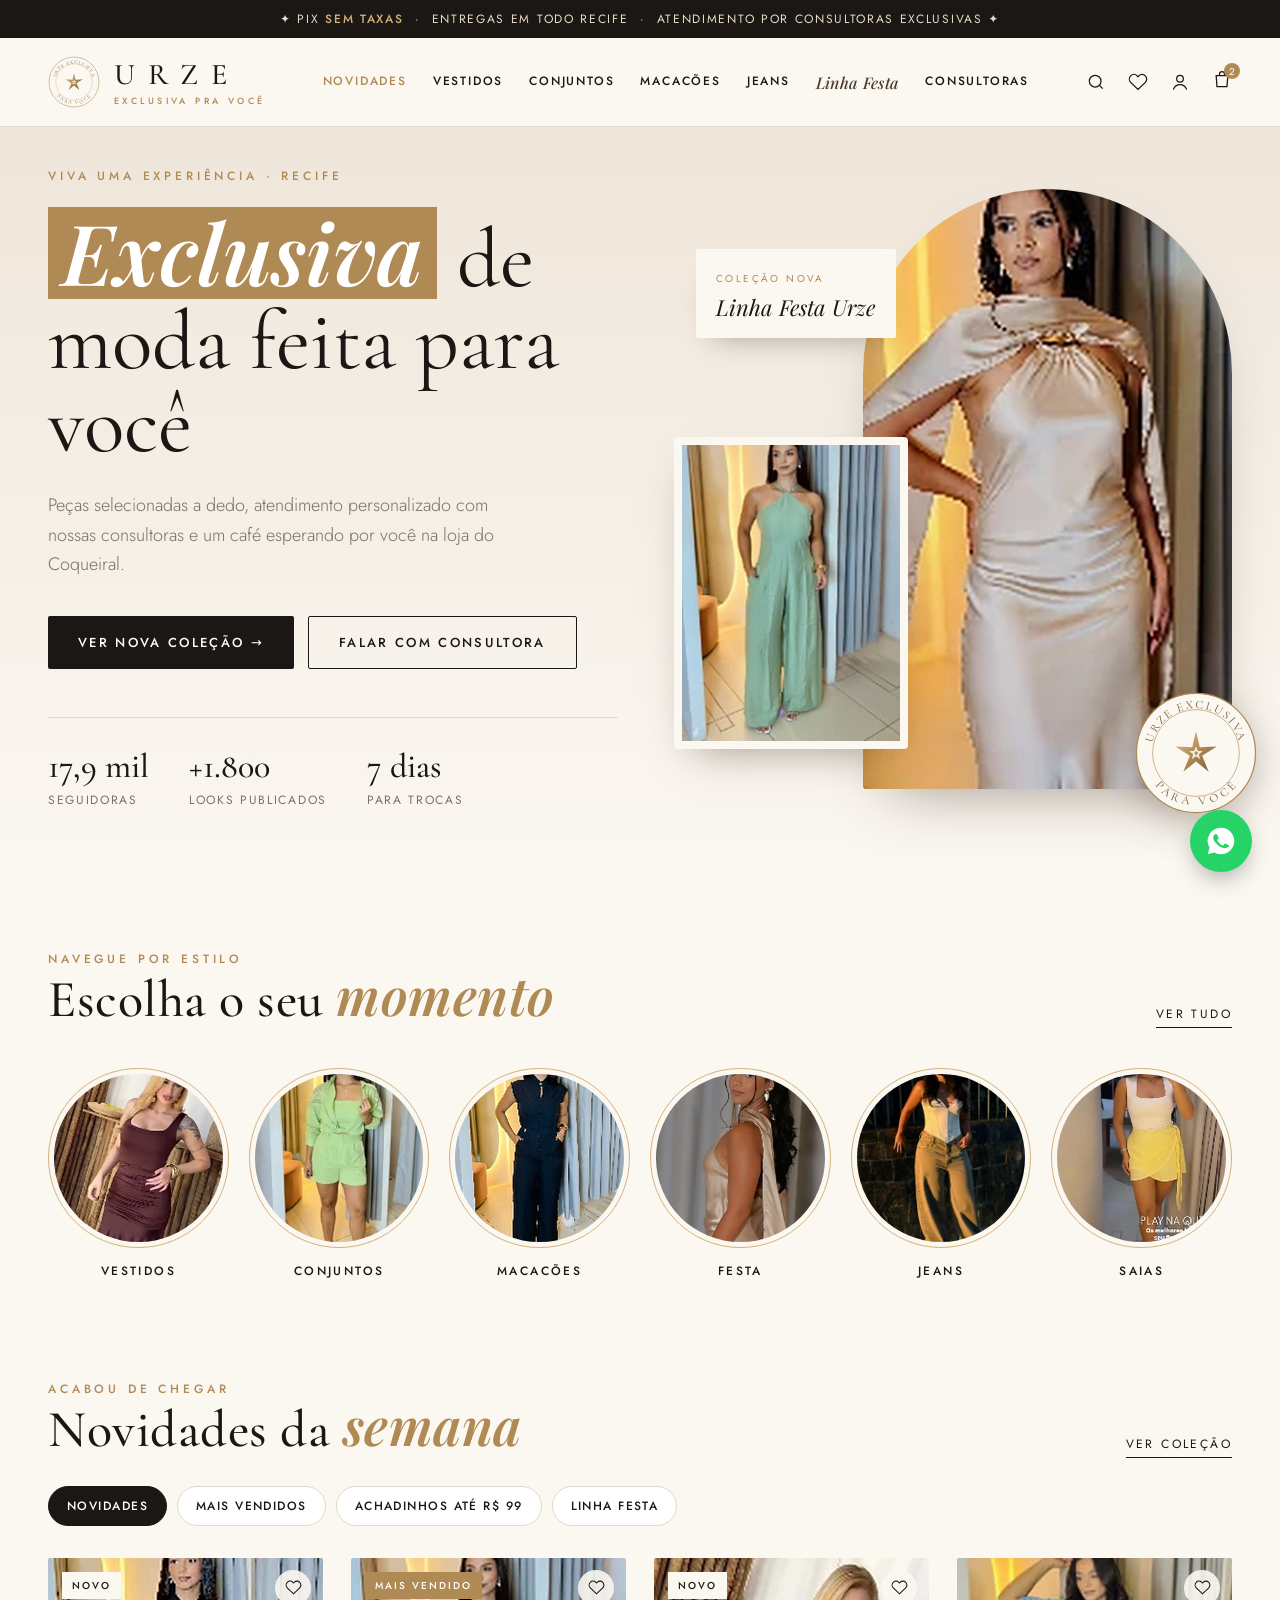
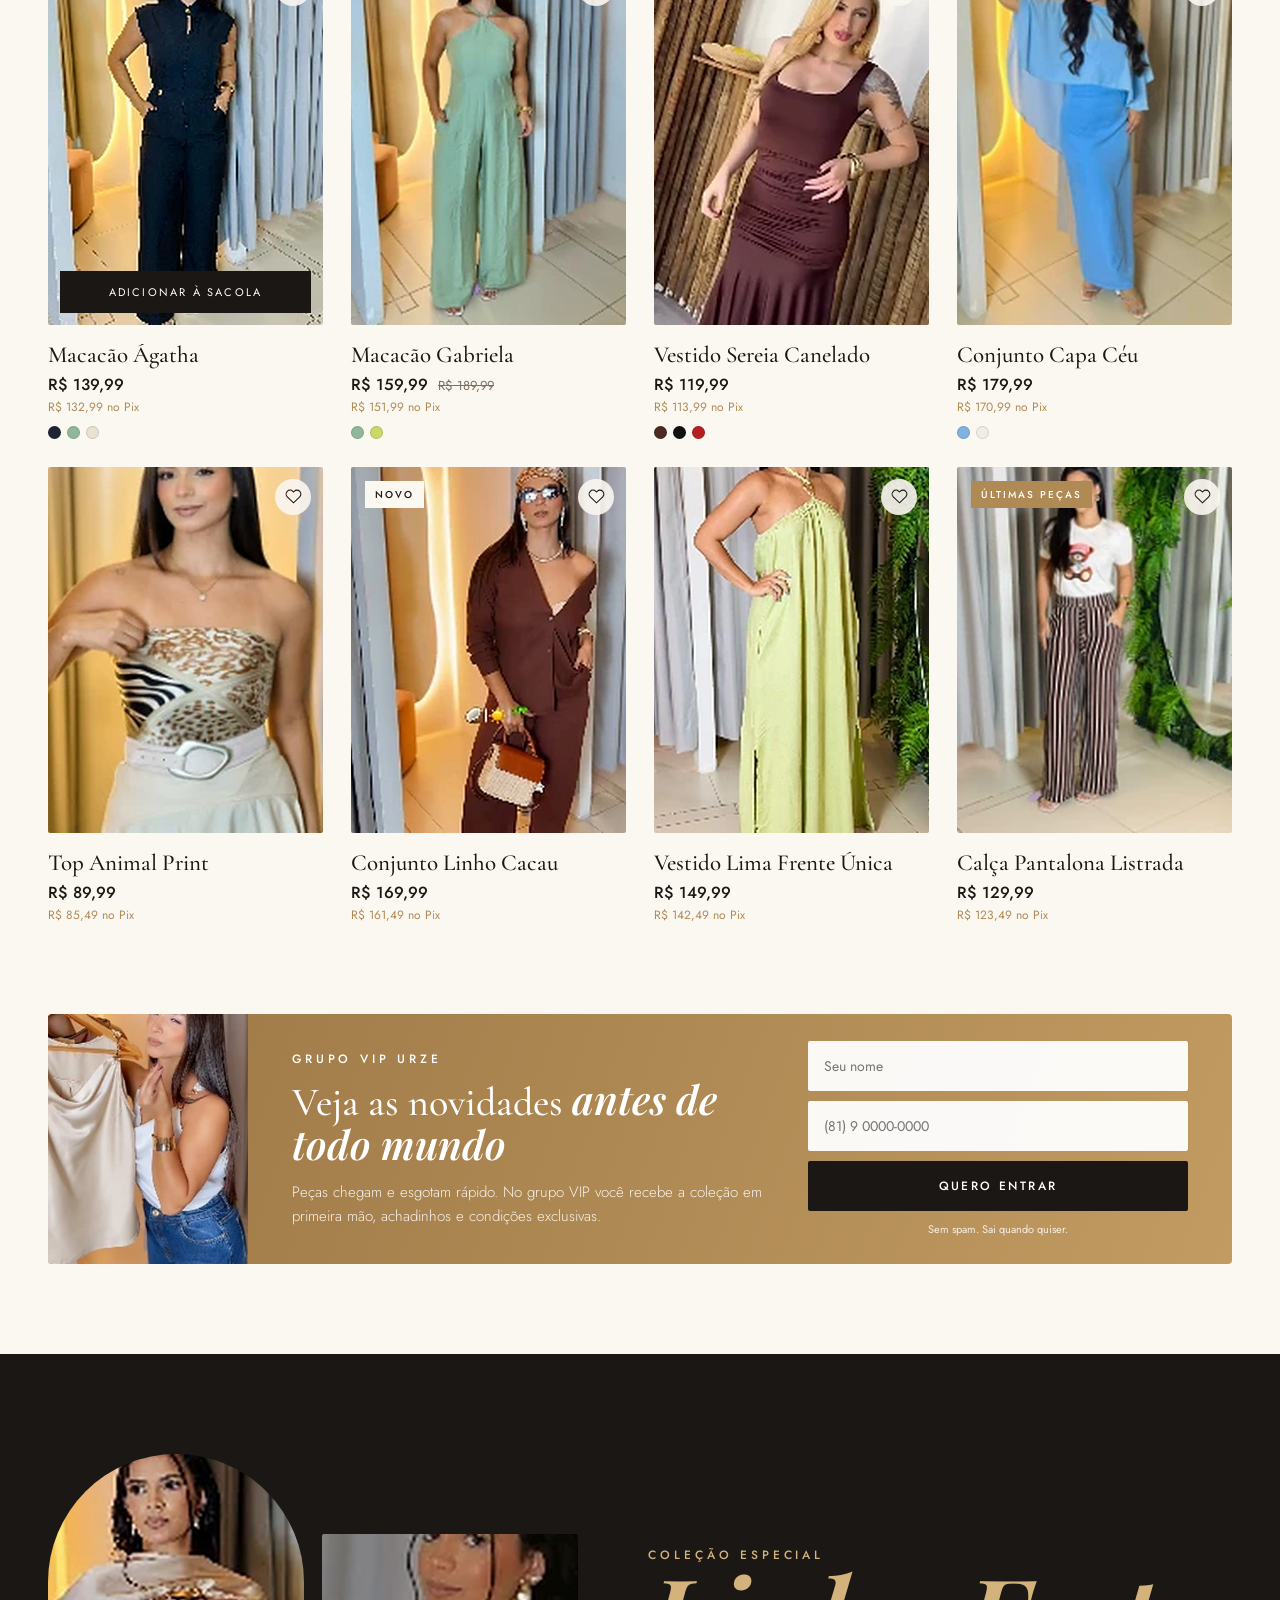
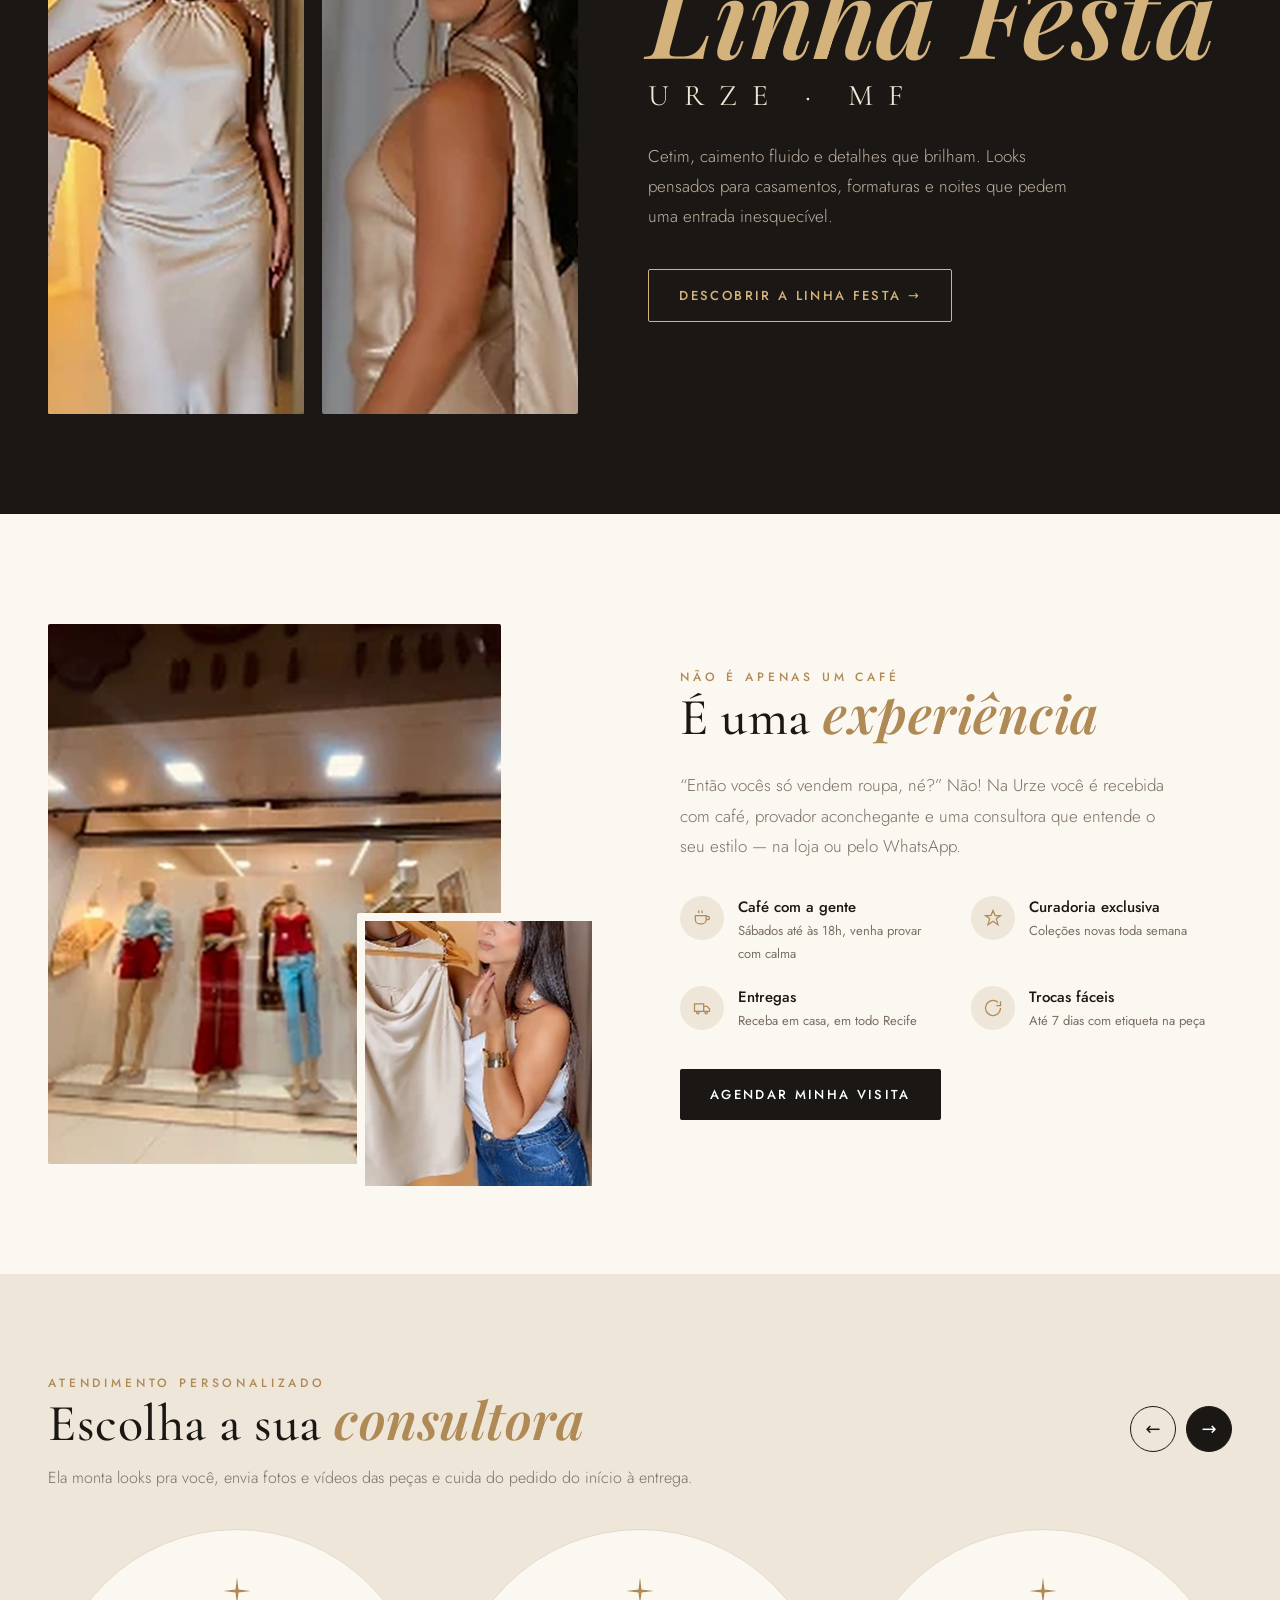
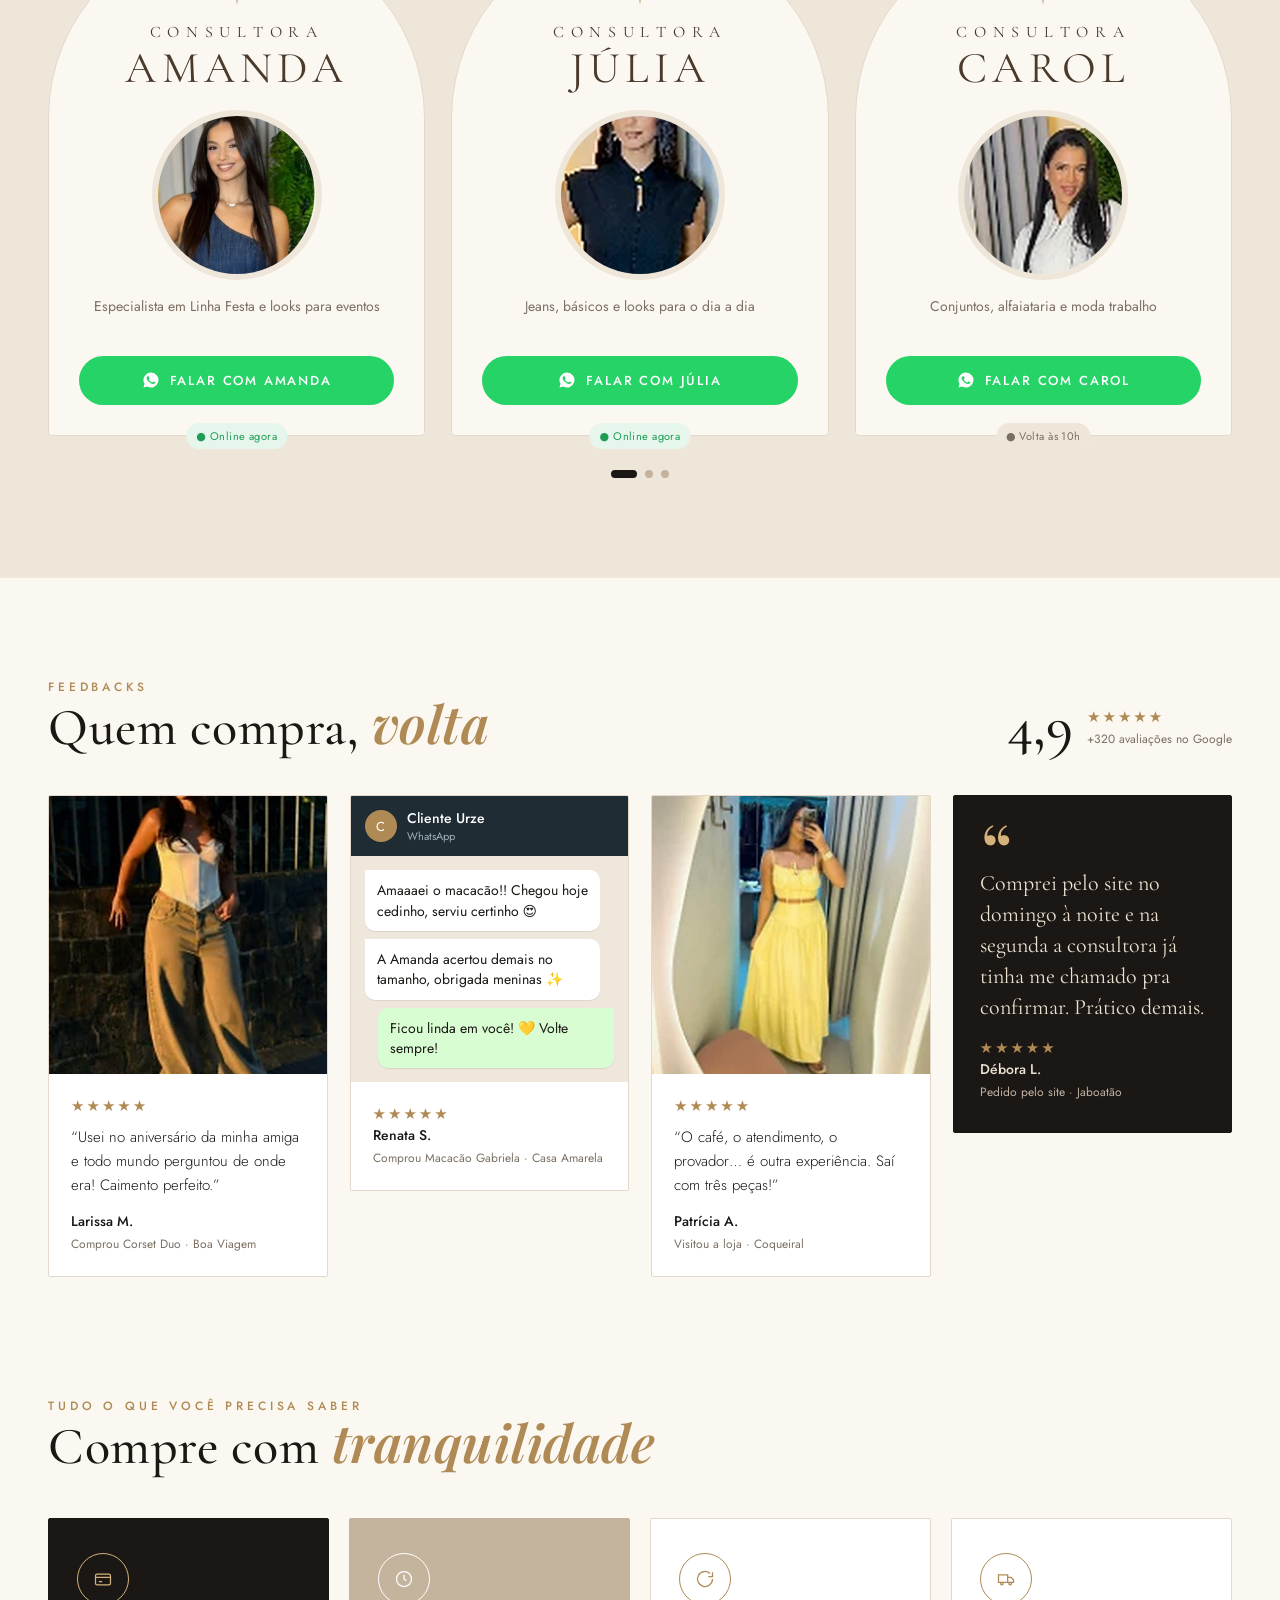
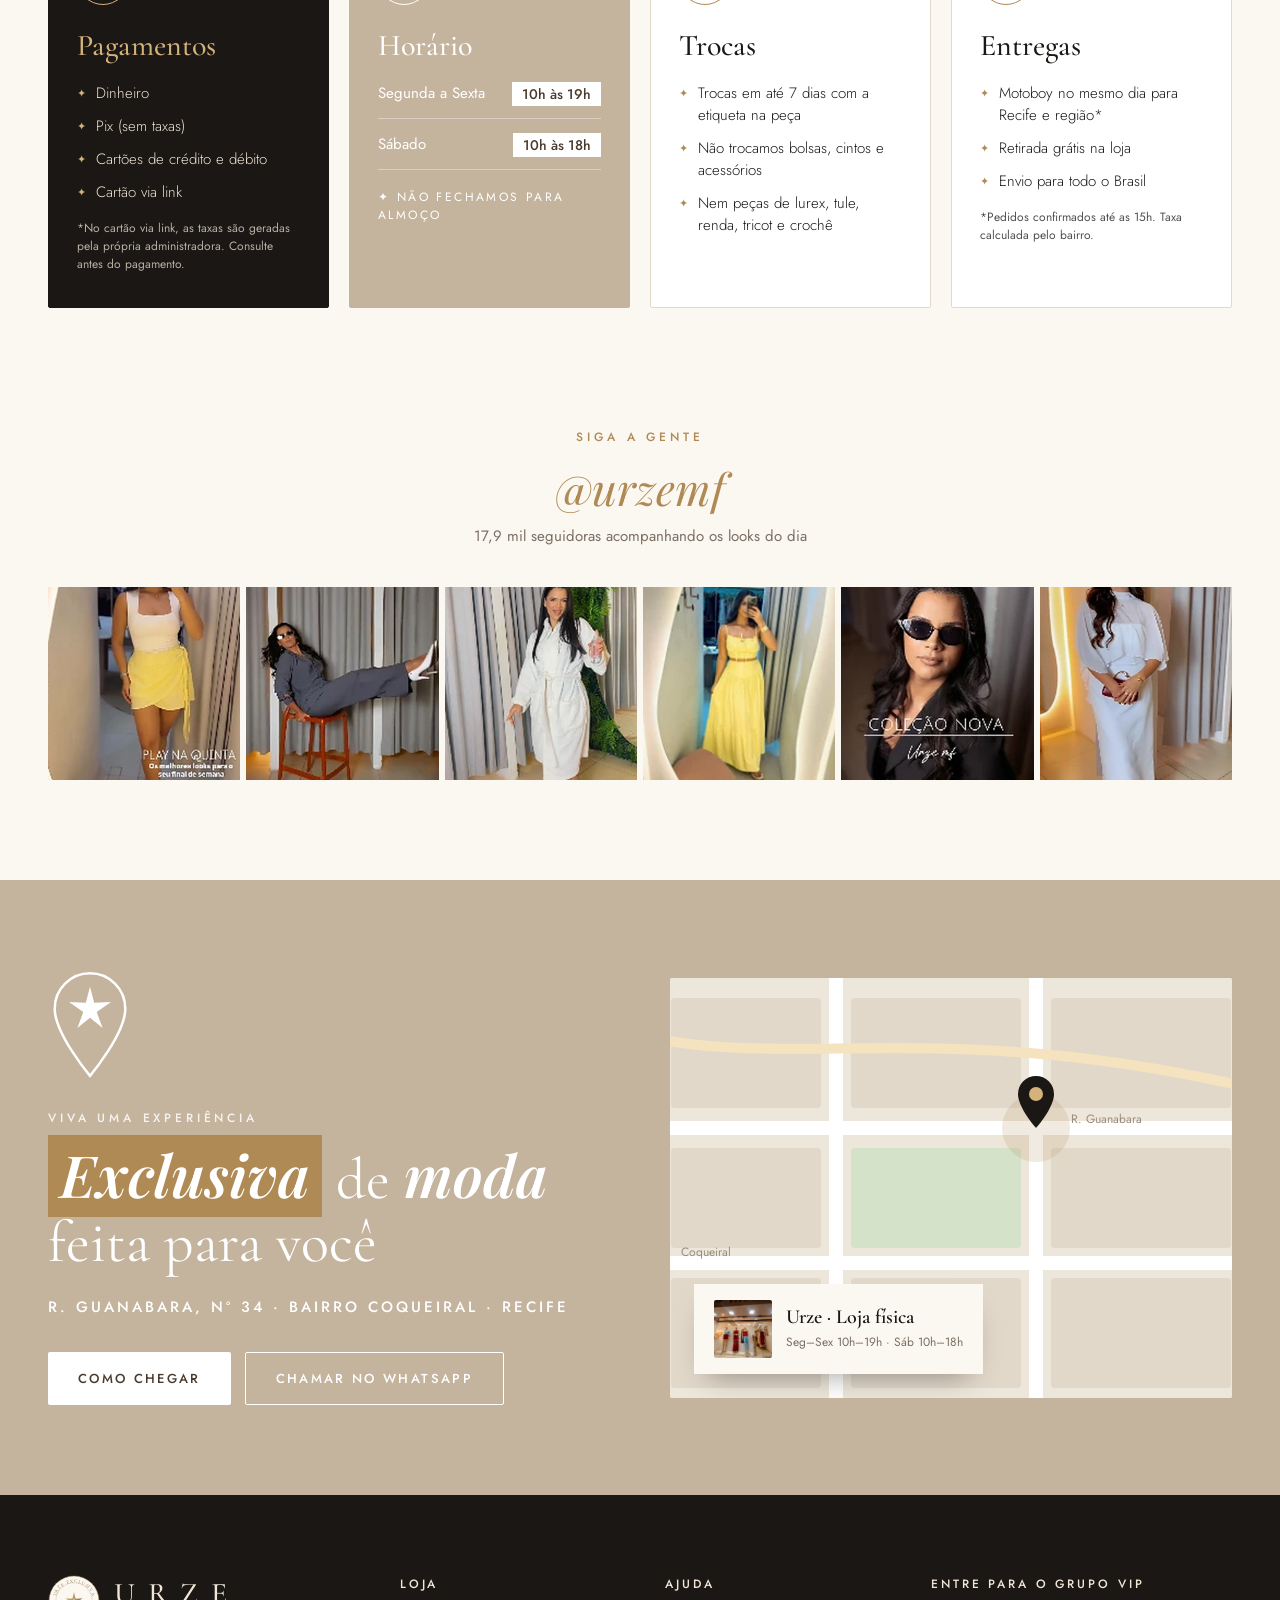
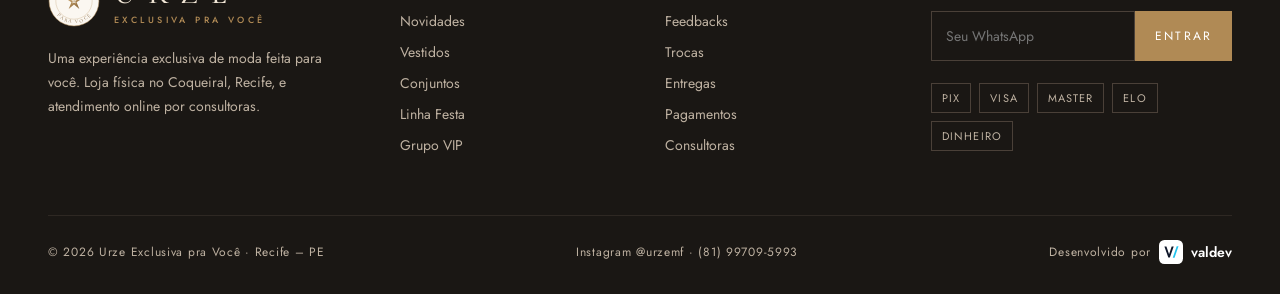
==== commit 40c93413: "Melhorias no mockup: produto, sacola via WhatsApp, categoria, agendamento e painel - Home: abas na v" ====
--- a/mockup/index.html
+++ b/mockup/index.html
@@ -5,267 +5,7 @@
 <meta name="viewport" content="width=device-width, initial-scale=1">
 <title>Urze | Exclusiva pra você — Recife</title>
 <link href="https://fonts.googleapis.com/css2?family=Cormorant+Garamond:ital,wght@0,400;0,500;0,600;1,400;1,500&family=Jost:wght@300;400;500;600&family=Playfair+Display:ital,wght@1,600;1,700&display=swap" rel="stylesheet">
-<style>
-:root{
-  --cream:#FBF7F1; --sand:#EFE6DA; --taupe:#C4B39D; --gold:#B08A55; --gold-2:#D4B27C;
-  --ink:#1A1714; --brown:#4A3A2C; --muted:#7B6F63; --line:#E3D8C9;
-  --serif:'Cormorant Garamond',Georgia,serif; --sans:'Jost',system-ui,sans-serif; --ital:'Playfair Display',Georgia,serif;
-}
-*{box-sizing:border-box;margin:0;padding:0}
-body{background:var(--cream);color:var(--ink);font-family:var(--sans);font-weight:400;-webkit-font-smoothing:antialiased}
-img{display:block;width:100%;height:100%;object-fit:cover}
-a{color:inherit;text-decoration:none}
-.wrap{max-width:1280px;margin:0 auto;padding:0 48px}
-.eyebrow{font-size:12px;letter-spacing:.32em;text-transform:uppercase;color:var(--gold);font-weight:500}
-h2.title{font-family:var(--serif);font-weight:500;font-size:52px;line-height:1.05;letter-spacing:.01em}
-h2.title em{font-family:var(--ital);font-style:italic;font-weight:600;color:var(--gold)}
-.btn{display:inline-flex;align-items:center;gap:10px;padding:16px 30px;font-size:13px;letter-spacing:.18em;text-transform:uppercase;font-weight:500;border-radius:2px}
-.btn-dark{background:var(--ink);color:#fff}
-.btn-gold{background:var(--gold);color:#fff}
-.btn-line{border:1px solid currentColor}
-.ico{width:20px;height:20px;stroke:currentColor;fill:none;stroke-width:1.5}
-
-/* topbar */
-.topbar{background:var(--ink);color:#E9DCC8;font-size:12px;letter-spacing:.14em;text-transform:uppercase;text-align:center;padding:10px 16px}
-.topbar b{color:var(--gold-2);font-weight:500}
-
-/* header */
-header{background:var(--cream);border-bottom:1px solid var(--line);position:relative;z-index:5}
-.nav{display:flex;align-items:center;justify-content:space-between;gap:32px;height:88px}
-.brand{display:flex;align-items:center;gap:14px}
-.brand svg{width:52px;height:52px}
-.brand .wm{font-family:var(--serif);font-size:30px;letter-spacing:.42em;font-weight:500;line-height:1}
-.brand .wm small{display:block;font-family:var(--sans);font-size:9px;letter-spacing:.38em;color:var(--gold);margin-top:6px}
-.menu{display:flex;gap:26px;font-size:12px;letter-spacing:.15em;text-transform:uppercase;font-weight:500}
-.menu a.on{color:var(--gold)}
-.menu a.mfesta{font-family:var(--ital);font-style:italic;text-transform:none;letter-spacing:.02em;font-size:16px;color:var(--brown)}
-.icons{display:flex;gap:22px;align-items:center}
-.bag{position:relative}
-.bag i{position:absolute;top:-6px;right:-8px;background:var(--gold);color:#fff;font-style:normal;font-size:10px;width:16px;height:16px;border-radius:50%;display:grid;place-items:center}
-.burger{display:none}
-
-/* hero */
-.hero{position:relative;background:linear-gradient(180deg,var(--sand),var(--cream));overflow:hidden}
-.hero .wrap{display:grid;grid-template-columns:1.02fr 1fr;gap:56px;align-items:center;min-height:680px;padding-top:40px;padding-bottom:56px}
-.hero h1{font-family:var(--serif);font-weight:400;font-size:84px;line-height:.98;margin:22px 0 26px}
-.hero h1 .hl{font-family:var(--ital);font-style:italic;font-weight:600;background:var(--gold);color:#fff;padding:0 14px 4px;display:inline-block;line-height:1.05}
-.hero p{font-size:18px;line-height:1.65;color:var(--muted);max-width:470px;font-weight:300}
-.hero .ctas{display:flex;gap:14px;margin-top:36px;flex-wrap:wrap}
-.hero .stats{display:flex;gap:40px;margin-top:48px;padding-top:28px;border-top:1px solid var(--line)}
-.hero .stats b{font-family:var(--serif);font-size:34px;font-weight:500;display:block}
-.hero .stats span{font-size:12px;letter-spacing:.14em;text-transform:uppercase;color:var(--muted)}
-.collage{position:relative;height:600px}
-.collage .a{position:absolute;right:0;top:0;width:66%;height:100%;border-radius:220px 220px 4px 4px;overflow:hidden;box-shadow:0 30px 60px -30px rgba(74,58,44,.5)}
-.collage .b{position:absolute;left:0;bottom:40px;width:42%;height:52%;border-radius:4px;overflow:hidden;border:8px solid var(--cream);box-shadow:0 20px 40px -20px rgba(74,58,44,.5)}
-.collage .tag{position:absolute;left:4%;top:60px;background:var(--cream);padding:16px 20px;border-radius:2px;box-shadow:0 16px 30px -18px rgba(0,0,0,.35);width:200px}
-.collage .tag small{font-size:10px;letter-spacing:.24em;color:var(--gold);text-transform:uppercase}
-.collage .tag div{font-family:var(--ital);font-style:italic;font-size:22px;margin-top:4px}
-.collage .seal{position:absolute;right:-26px;bottom:-26px;width:124px;height:124px;filter:drop-shadow(0 10px 18px rgba(74,58,44,.3))}
-
-/* categories */
-.cats{padding:84px 0 40px}
-.cats-row{display:flex;justify-content:space-between;gap:20px;margin-top:40px}
-.cat{text-align:center;flex:1}
-.cat .ph{aspect-ratio:1;border-radius:50%;overflow:hidden;padding:5px;border:1px solid var(--gold-2);background:var(--cream)}
-.cat .ph img{border-radius:50%}
-.cat span{display:block;margin-top:14px;font-size:12px;letter-spacing:.2em;text-transform:uppercase;font-weight:500}
-.sec-head{display:flex;align-items:flex-end;justify-content:space-between;gap:24px}
-.sec-head a.more{font-size:12px;letter-spacing:.2em;text-transform:uppercase;border-bottom:1px solid var(--ink);padding-bottom:4px;white-space:nowrap}
-
-/* products */
-.products{padding:60px 0 90px}
-.grid{display:grid;grid-template-columns:repeat(4,1fr);gap:28px;margin-top:40px}
-.card .ph{position:relative;aspect-ratio:3/4;overflow:hidden;border-radius:2px;background:var(--sand)}
-.card .badge{position:absolute;top:14px;left:14px;background:var(--cream);font-size:10px;letter-spacing:.2em;text-transform:uppercase;padding:6px 10px;font-weight:500}
-.card .badge.g{background:var(--gold);color:#fff}
-.card .fav{position:absolute;top:12px;right:12px;width:36px;height:36px;border-radius:50%;background:rgba(251,247,241,.9);display:grid;place-items:center}
-.card .fav svg{width:17px;height:17px}
-.card .quick{position:absolute;left:12px;right:12px;bottom:12px;background:var(--ink);color:#fff;text-align:center;font-size:11px;letter-spacing:.2em;text-transform:uppercase;padding:13px}
-.card h3{font-family:var(--serif);font-size:23px;font-weight:500;margin-top:16px}
-.card .price{display:flex;gap:10px;align-items:baseline;margin-top:4px}
-.card .price b{font-weight:500;font-size:16px}
-.card .price s{color:var(--muted);font-size:13px}
-.card .pix{font-size:12px;color:var(--gold);margin-top:2px}
-.card .sw{display:flex;gap:6px;margin-top:10px}
-.card .sw i{width:13px;height:13px;border-radius:50%;border:1px solid rgba(0,0,0,.12)}
-
-/* festa */
-.festa{background:var(--ink);color:#F1E6D6;position:relative;overflow:hidden}
-.festa .wrap{display:grid;grid-template-columns:1fr 1.1fr;gap:70px;align-items:center;padding-top:100px;padding-bottom:100px}
-.festa .pics{display:grid;grid-template-columns:1fr 1fr;gap:18px;height:560px}
-.festa .pics div{overflow:hidden;border-radius:2px}
-.festa .pics div:first-child{border-radius:200px 200px 2px 2px}
-.festa .pics div:last-child{margin-top:80px}
-.festa .script{font-family:var(--ital);font-style:italic;font-size:110px;line-height:.9;color:var(--gold-2);font-weight:600}
-.festa h2{font-family:var(--serif);font-size:30px;font-weight:400;letter-spacing:.5em;text-transform:uppercase;margin-top:14px}
-.festa p{font-size:17px;line-height:1.75;color:#BFB2A2;max-width:440px;margin:28px 0 38px;font-weight:300}
-.festa .btn-line{color:var(--gold-2)}
-
-/* experience */
-.exp{padding:110px 0}
-.exp .wrap{display:grid;grid-template-columns:1fr 1fr;gap:80px;align-items:center}
-.exp .imgs{position:relative;height:540px}
-.exp .imgs .m{position:absolute;inset:0 18% 0 0;overflow:hidden;border-radius:2px}
-.exp .imgs .s{position:absolute;right:0;bottom:-30px;width:44%;height:52%;overflow:hidden;border:8px solid var(--cream);border-radius:2px}
-.exp p{font-size:17px;line-height:1.8;color:var(--muted);margin:24px 0 34px;font-weight:300;max-width:500px}
-.feats{display:grid;grid-template-columns:1fr 1fr;gap:22px 30px;margin-bottom:38px}
-.feat{display:flex;gap:14px;align-items:flex-start}
-.feat .ic{width:44px;height:44px;flex:none;border-radius:50%;background:var(--sand);display:grid;place-items:center;color:var(--gold)}
-.feat b{display:block;font-weight:500;font-size:15px}
-.feat span{font-size:13px;color:var(--muted);line-height:1.5}
-
-/* consultoras */
-.cons{background:var(--sand);padding:100px 0}
-.cons .wrap{display:grid;grid-template-columns:1fr 1.15fr;gap:70px;align-items:center}
-.cons-card{background:var(--cream);border-radius:260px 260px 4px 4px;padding:56px 48px 44px;text-align:center;border:1px solid var(--line);position:relative}
-.cons-card .star{width:30px;margin:0 auto 10px;color:var(--gold)}
-.cons-card .lbl{font-family:var(--serif);letter-spacing:.42em;font-size:16px;color:var(--brown)}
-.cons-card .nm{font-family:var(--serif);font-size:60px;letter-spacing:.12em;color:var(--brown);line-height:1;margin:4px 0 26px}
-.cons-card .av{width:230px;height:230px;border-radius:50%;overflow:hidden;margin:0 auto 26px;border:6px solid var(--sand)}
-.cons-card .wa{display:flex;align-items:center;justify-content:center;gap:10px;background:#1F1B18;color:#fff;border-radius:40px;padding:15px;font-size:13px;letter-spacing:.14em;text-transform:uppercase}
-.cons-card .num{margin-top:16px;font-size:15px;color:var(--muted);letter-spacing:.08em}
-.steps{margin-top:34px;display:grid;gap:16px}
-.step{display:flex;gap:18px;align-items:center;background:var(--cream);padding:18px 22px;border-radius:2px}
-.step em{font-family:var(--serif);font-style:normal;font-size:34px;color:var(--gold);width:40px}
-.step b{font-weight:500;display:block}
-.step span{font-size:14px;color:var(--muted)}
-
-/* info */
-.info{padding:100px 0}
-.info-grid{display:grid;grid-template-columns:repeat(3,1fr);gap:24px;margin-top:44px}
-.box{border:1px solid var(--line);padding:38px 34px;background:#fff;border-radius:2px;position:relative}
-.box.dark{background:var(--ink);color:#EDE2D2;border-color:var(--ink)}
-.box.taupe{background:var(--taupe);color:#fff;border-color:var(--taupe)}
-.box .ic{width:52px;height:52px;border-radius:50%;border:1px solid currentColor;display:grid;place-items:center;margin-bottom:22px;color:var(--gold)}
-.box.dark .ic{color:var(--gold-2)}.box.taupe .ic{color:#fff}
-.box h3{font-family:var(--serif);font-size:34px;font-weight:500;margin-bottom:18px}
-.box.dark h3{color:var(--gold-2)}
-.box ul{list-style:none;display:grid;gap:11px;font-size:15px;font-weight:300}
-.box li{display:flex;gap:10px}
-.box li:before{content:"✦";color:var(--gold);font-size:11px;margin-top:3px}
-.box.dark li:before{color:var(--gold-2)}.box.taupe li:before{color:#fff}
-.box small{display:block;margin-top:16px;font-size:12px;opacity:.75;line-height:1.5}
-.hours{display:grid;gap:14px}
-.hours div{display:flex;justify-content:space-between;border-bottom:1px solid rgba(255,255,255,.35);padding-bottom:12px;font-size:15px}
-.hours b{background:#fff;color:var(--brown);font-weight:500;padding:2px 10px;font-size:14px}
-.box .note{margin-top:18px;font-size:12px;letter-spacing:.2em;text-transform:uppercase}
-
-/* insta */
-.insta{padding:20px 0 100px;text-align:center}
-.insta .handle{font-family:var(--serif);font-size:44px;margin:12px 0 6px}
-.insta .handle em{font-family:var(--ital);color:var(--gold)}
-.insta .sub{color:var(--muted);font-size:15px}
-.feed{display:grid;grid-template-columns:repeat(6,1fr);gap:6px;margin-top:40px}
-.feed div{aspect-ratio:1;overflow:hidden}
-
-/* visit */
-.visit{background:var(--taupe);color:#fff;position:relative;overflow:hidden}
-.visit .wrap{display:grid;grid-template-columns:1fr 1fr;gap:60px;align-items:center;padding-top:90px;padding-bottom:90px}
-.visit .pin{width:84px;margin-bottom:24px}
-.visit .eyebrow{color:#fff;opacity:.85}
-.visit h2{font-family:var(--serif);font-weight:400;font-size:58px;line-height:1.08;margin:16px 0 22px}
-.visit h2 .hl{font-family:var(--ital);font-style:italic;font-weight:600;background:var(--gold);padding:0 12px 4px}
-.visit h2 em{font-family:var(--ital);font-weight:600}
-.visit .addr{font-size:15px;letter-spacing:.2em;text-transform:uppercase;font-weight:500}
-.visit .ctas{display:flex;gap:14px;margin-top:34px}
-.visit .btn-dark{background:#fff;color:var(--brown)}
-.map{height:420px;border-radius:2px;overflow:hidden;position:relative;background:#E9E1D5}
-.map svg{width:100%;height:100%}
-.map .card{position:absolute;left:24px;bottom:24px;background:var(--cream);color:var(--ink);padding:16px 20px;display:flex;gap:14px;align-items:center;box-shadow:0 14px 30px -14px rgba(0,0,0,.4)}
-.map .card .thumb{width:58px;height:58px;overflow:hidden;border-radius:2px}
-.map .card b{font-family:var(--serif);font-size:20px;font-weight:600;display:block}
-.map .card span{font-size:12px;color:var(--muted)}
-
-/* footer */
-footer{background:var(--ink);color:#BFB2A2;padding:80px 0 30px}
-.fgrid{display:grid;grid-template-columns:1.4fr 1fr 1fr 1.3fr;gap:50px}
-footer .brand{color:#F1E6D6}
-footer p{font-size:14px;line-height:1.7;margin-top:20px;max-width:300px}
-footer h4{color:#F1E6D6;font-size:12px;letter-spacing:.24em;text-transform:uppercase;font-weight:500;margin-bottom:18px}
-footer ul{list-style:none;display:grid;gap:11px;font-size:14px}
-.news{display:flex;margin-top:6px}
-.news input{flex:1;background:transparent;border:1px solid #4A4038;color:#fff;padding:14px;font:inherit;font-size:14px}
-.news button{background:var(--gold);color:#fff;border:0;padding:0 20px;font:inherit;font-size:12px;letter-spacing:.18em;text-transform:uppercase}
-.pay{display:flex;gap:8px;margin-top:22px;flex-wrap:wrap}
-.pay span{border:1px solid #4A4038;padding:6px 10px;font-size:11px;letter-spacing:.1em}
-.fbot{border-top:1px solid #2E2823;margin-top:60px;padding-top:24px;display:flex;justify-content:space-between;align-items:center;font-size:12px;letter-spacing:.06em}
-.dev{display:inline-flex;align-items:center;gap:8px;color:#BFB2A2}
-.dev svg{width:24px;height:24px}
-.dev b{color:#fff;font-weight:600;font-size:14px;letter-spacing:0}
-.wafab{position:fixed;right:28px;bottom:28px;width:62px;height:62px;border-radius:50%;background:#25D366;display:grid;place-items:center;box-shadow:0 10px 24px -6px rgba(0,0,0,.35);z-index:20}
-.wafab svg{width:32px;height:32px;fill:#fff}
-
-/* ===== mobile ===== */
-@media (max-width:760px){
-  .wrap{padding:0 20px}
-  .topbar{font-size:10px;padding:9px 12px}
-  .nav{height:68px}
-  .menu{display:none}
-  .burger{display:block}
-  .brand svg{width:40px;height:40px}
-  .brand .wm{font-size:22px}
-  .brand .wm small{font-size:7px}
-  .icons{gap:16px}
-  .icons .hide-m{display:none}
-  h2.title{font-size:36px}
-  .hero .wrap{grid-template-columns:1fr;min-height:0;gap:34px;padding-top:30px;padding-bottom:50px}
-  .hero h1{font-size:50px;margin:16px 0 18px}
-  .hero p{font-size:16px}
-  .hero .ctas{margin-top:26px}
-  .hero .ctas .btn{flex:1;justify-content:center;padding:15px 14px;font-size:11px}
-  .hero .stats{gap:22px;margin-top:32px;padding-top:22px}
-  .hero .stats b{font-size:26px}.hero .stats span{font-size:10px}
-  .collage{height:330px;order:-1}
-  .topbar .hide-m{display:none}
-  .collage .a{width:74%}
-  .collage .b{width:44%;bottom:20px}
-  .collage .tag{top:24px;width:160px;padding:12px 14px}
-  .collage .tag div{font-size:18px}
-  .collage .seal{width:86px;height:86px;right:-6px;bottom:-14px}
-  .cats{padding:56px 0 20px}
-  .cats-row{overflow:hidden;justify-content:flex-start;gap:14px;margin-top:26px;margin-right:-20px}
-  .cat{flex:0 0 92px}
-  .cat span{font-size:10px;letter-spacing:.14em}
-  .sec-head{align-items:flex-end}
-  .products{padding:40px 0 60px}
-  .grid{grid-template-columns:1fr 1fr;gap:22px 14px;margin-top:28px}
-  .card .quick{display:none}
-  .card h3{font-size:19px;margin-top:10px}
-  .card .price b{font-size:14px}
-  .card .badge{font-size:8px;top:8px;left:8px;padding:5px 7px}
-  .card .fav{width:30px;height:30px;top:8px;right:8px}
-  .festa .wrap{grid-template-columns:1fr;gap:40px;padding-top:64px;padding-bottom:64px}
-  .festa .pics{height:360px;gap:12px}
-  .festa .pics div:last-child{margin-top:50px}
-  .festa .script{font-size:72px}
-  .festa h2{font-size:20px}
-  .exp{padding:70px 0}
-  .exp .wrap{grid-template-columns:1fr;gap:56px}
-  .exp .imgs{height:380px}
-  .feats{grid-template-columns:1fr;gap:16px}
-  .cons{padding:70px 0}
-  .cons .wrap{grid-template-columns:1fr;gap:40px}
-  .cons-card{padding:44px 26px 32px}
-  .cons-card .nm{font-size:44px}
-  .cons-card .av{width:190px;height:190px}
-  .info{padding:70px 0}
-  .info-grid{grid-template-columns:1fr;gap:16px;margin-top:30px}
-  .box{padding:30px 26px}
-  .insta{padding:0 0 70px}
-  .insta .handle{font-size:34px}
-  .feed{grid-template-columns:repeat(3,1fr);gap:4px;margin-top:28px}
-  .visit .wrap{grid-template-columns:1fr;padding-top:64px;padding-bottom:64px;gap:40px}
-  .visit h2{font-size:40px}
-  .visit .addr{font-size:12px}
-  .visit .ctas{flex-direction:column}
-  .visit .ctas .btn{justify-content:center}
-  .map{height:300px}
-  .fgrid{grid-template-columns:1fr 1fr;gap:36px 24px}
-  .fgrid > div:first-child,.fgrid > div:last-child{grid-column:1/-1}
-  .fbot{flex-direction:column;gap:10px;text-align:center;align-items:center}
-  .wafab{right:18px;bottom:18px;width:56px;height:56px}
-}
-</style>
+<link rel="stylesheet" href="css/site.css">
 </head>
 <body>
 
@@ -277,6 +17,7 @@
       <path fill="#FBF7F1" opacity=".9" d="M0-14 L4-4 L14-4 L6 3 L9 13 L0 7 L-9 13 L-6 3 L-14-4 L-4-4Z"/>
       <circle r="3.5" fill="url(#g)"/>
     </symbol>
+    <symbol id="wa" viewBox="0 0 24 24"><path d="M12 2a10 10 0 0 0-8.6 15.1L2 22l5-1.3A10 10 0 1 0 12 2zm5.3 14.1c-.2.6-1.3 1.2-1.8 1.2-.5.1-1 .2-3.4-.7-2.8-1.1-4.6-4-4.8-4.2-.1-.2-1.1-1.5-1.1-2.9s.7-2 1-2.3c.3-.3.6-.3.8-.3h.6c.2 0 .4 0 .6.5l.9 2.1c.1.2.1.4 0 .6l-.4.6-.4.4c-.1.1-.3.3-.1.6.2.3.8 1.3 1.7 2.1 1.2 1 2.1 1.3 2.4 1.5.3.1.5.1.6-.1l.9-1.1c.2-.3.4-.2.7-.1l2 1c.3.1.5.2.5.3.1.2.1.7-.1 1.3z"/></symbol>
     <symbol id="seal" viewBox="0 0 200 200">
       <circle cx="100" cy="100" r="96" fill="#FBF7F1" stroke="#B08A55" stroke-width="2"/>
       <circle cx="100" cy="100" r="70" fill="none" stroke="#B08A55" stroke-width="1"/>
@@ -318,7 +59,7 @@
         <a class="btn btn-line" href="#">Falar com consultora</a>
       </div>
       <div class="stats">
-        <div><b>17,9 mil</b><span>clientes no Insta</span></div>
+        <div><b>17,9 mil</b><span>seguidoras</span></div>
         <div><b>+1.800</b><span>looks publicados</span></div>
         <div><b>7 dias</b><span>para trocas</span></div>
       </div>
@@ -349,6 +90,7 @@
 <section class="products">
   <div class="wrap">
     <div class="sec-head"><div><div class="eyebrow">Acabou de chegar</div><h2 class="title">Novidades da <em>semana</em></h2></div><a class="more" href="#">Ver coleção</a></div>
+    <div class="tabs"><a class="on" href="#">Novidades</a><a href="#">Mais vendidos</a><a href="#">Achadinhos até R$ 99</a><a href="#">Linha Festa</a></div>
     <div class="grid">
       <div class="card"><div class="ph"><img src="img/macacao-preto.jpg"><span class="badge">Novo</span><span class="fav"><svg class="ico" viewBox="0 0 24 24"><path d="M20.8 4.6a5.5 5.5 0 0 0-7.8 0L12 5.7l-1-1.1a5.5 5.5 0 1 0-7.8 7.8L12 21l8.8-8.6a5.5 5.5 0 0 0 0-7.8z"/></svg></span><span class="quick">Adicionar à sacola</span></div><h3>Macacão Ágatha</h3><div class="price"><b>R$ 139,99</b></div><div class="pix">R$ 132,99 no Pix</div><div class="sw"><i style="background:#1E2433"></i><i style="background:#8FB79A"></i><i style="background:#E9E1D2"></i></div></div>
       <div class="card"><div class="ph"><img src="img/macacao-gabriela.jpg"><span class="badge g">Mais vendido</span><span class="fav"><svg class="ico" viewBox="0 0 24 24"><path d="M20.8 4.6a5.5 5.5 0 0 0-7.8 0L12 5.7l-1-1.1a5.5 5.5 0 1 0-7.8 7.8L12 21l8.8-8.6a5.5 5.5 0 0 0 0-7.8z"/></svg></span></div><h3>Macacão Gabriela</h3><div class="price"><b>R$ 159,99</b><s>R$ 189,99</s></div><div class="pix">R$ 151,99 no Pix</div><div class="sw"><i style="background:#8FB79A"></i><i style="background:#C8D86A"></i></div></div>
@@ -362,6 +104,20 @@
   </div>
 </section>
 
+<section class="vip">
+  <div class="wrap">
+    <div class="vip-in">
+      <div class="vip-ph"><img src="img/saia-cetim.jpg"></div>
+      <div class="vip-tx">
+        <div class="eyebrow" style="color:#fff">Grupo VIP Urze</div>
+        <h3>Veja as novidades <em>antes de todo mundo</em></h3>
+        <p>Peças chegam e esgotam rápido. No grupo VIP você recebe a coleção em primeira mão, achadinhos e condições exclusivas.</p>
+      </div>
+      <form class="vip-form"><input placeholder="Seu nome"><input placeholder="(81) 9 0000-0000"><button type="button">Quero entrar</button><small>Sem spam. Sai quando quiser.</small></form>
+    </div>
+  </div>
+</section>
+
 <section class="festa">
   <div class="wrap">
     <div class="pics"><div><img src="img/festa-cetim.jpg"></div><div><img src="img/festa-costas.jpg"></div></div>
@@ -395,23 +151,56 @@
 
 <section class="cons">
   <div class="wrap">
-    <div class="cons-card">
-      <svg class="star" viewBox="-50 -50 100 100"><path fill="currentColor" d="M0-46 L5-5 L46 0 L5 5 L0 46 L-5 5 L-46 0 L-5-5Z"/></svg>
-      <div class="lbl">CONSULTORA</div>
-      <div class="nm">AMANDA</div>
-      <div class="av"><img src="img/amanda.jpg"></div>
-      <a class="wa" href="#"><svg style="width:18px;height:18px;fill:#fff" viewBox="0 0 24 24"><path d="M12 2a10 10 0 0 0-8.6 15.1L2 22l5-1.3A10 10 0 1 0 12 2zm5.3 14.1c-.2.6-1.3 1.2-1.8 1.2-.5.1-1 .2-3.4-.7-2.8-1.1-4.6-4-4.8-4.2-.1-.2-1.1-1.5-1.1-2.9s.7-2 1-2.3c.3-.3.6-.3.8-.3h.6c.2 0 .4 0 .6.5l.9 2.1c.1.2.1.4 0 .6l-.4.6-.4.4c-.1.1-.3.3-.1.6.2.3.8 1.3 1.7 2.1 1.2 1 2.1 1.3 2.4 1.5.3.1.5.1.6-.1l.9-1.1c.2-.3.4-.2.7-.1l2 1c.3.1.5.2.5.3.1.2.1.7-.1 1.3z"/></svg>Realize seu pedido aqui</a>
-      <div class="num">(81) 99709-5993</div>
-    </div>
-    <div>
-      <div class="eyebrow">Atendimento personalizado</div>
-      <h2 class="title">Compre com quem entende de <em>você</em></h2>
-      <p style="font-size:17px;line-height:1.8;color:var(--muted);margin-top:22px;font-weight:300;max-width:520px">Nossas consultoras montam looks sob medida, enviam fotos e vídeos das peças e cuidam do pedido do início à entrega. Escolha no site e finalize com um clique no WhatsApp.</p>
-      <div class="steps">
-        <div class="step"><em>01</em><div><b>Escolha suas peças</b><span>Navegue pelo catálogo e monte sua sacola</span></div></div>
-        <div class="step"><em>02</em><div><b>Fale com a consultora</b><span>Tire dúvidas de tamanho, cor e combinações</span></div></div>
-        <div class="step"><em>03</em><div><b>Receba ou retire na loja</b><span>Pague no Pix sem taxas ou no cartão</span></div></div>
-      </div>
+    <div class="sec-head"><div><div class="eyebrow">Atendimento personalizado</div><h2 class="title">Escolha a sua <em>consultora</em></h2></div><div class="arrows"><span>←</span><span class="on">→</span></div></div>
+    <p class="cons-sub">Ela monta looks pra você, envia fotos e vídeos das peças e cuida do pedido do início à entrega.</p>
+    <div class="cons-row">
+      <div class="cons-card">
+        <span class="online">● Online agora</span>
+        <svg class="star" viewBox="-50 -50 100 100"><path fill="currentColor" d="M0-46 L5-5 L46 0 L5 5 L0 46 L-5 5 L-46 0 L-5-5Z"/></svg>
+        <div class="lbl">CONSULTORA</div>
+        <div class="nm">AMANDA</div>
+        <div class="av"><img src="img/amanda.jpg"></div>
+        <div class="spec">Especialista em Linha Festa e looks para eventos</div>
+        <a class="wa" href="#"><svg viewBox="0 0 24 24"><use href="#wa"/></svg>Falar com Amanda</a>
+      </div>
+      <div class="cons-card">
+        <span class="online">● Online agora</span>
+        <svg class="star" viewBox="-50 -50 100 100"><path fill="currentColor" d="M0-46 L5-5 L46 0 L5 5 L0 46 L-5 5 L-46 0 L-5-5Z"/></svg>
+        <div class="lbl">CONSULTORA</div>
+        <div class="nm">JÚLIA</div>
+        <div class="av"><img src="img/macacao-preto.jpg" style="object-position:50% 0;transform:scale(2.6);transform-origin:52% 4%"></div>
+        <div class="spec">Jeans, básicos e looks para o dia a dia</div>
+        <a class="wa" href="#"><svg viewBox="0 0 24 24"><use href="#wa"/></svg>Falar com Júlia</a>
+      </div>
+      <div class="cons-card">
+        <span class="online off">● Volta às 10h</span>
+        <svg class="star" viewBox="-50 -50 100 100"><path fill="currentColor" d="M0-46 L5-5 L46 0 L5 5 L0 46 L-5 5 L-46 0 L-5-5Z"/></svg>
+        <div class="lbl">CONSULTORA</div>
+        <div class="nm">CAROL</div>
+        <div class="av"><img src="img/vestido-branco.jpg" style="object-position:50% 0;transform:scale(2.2);transform-origin:52% 6%"></div>
+        <div class="spec">Conjuntos, alfaiataria e moda trabalho</div>
+        <a class="wa" href="#"><svg viewBox="0 0 24 24"><use href="#wa"/></svg>Falar com Carol</a>
+      </div>
+    </div>
+    <div class="dots"><i class="on"></i><i></i><i></i></div>
+  </div>
+</section>
+
+<section class="fb">
+  <div class="wrap">
+    <div class="sec-head"><div><div class="eyebrow">Feedbacks</div><h2 class="title">Quem compra, <em>volta</em></h2></div>
+      <div class="rating"><b>4,9</b><div><span class="stars">★★★★★</span><small>+320 avaliações no Google</small></div></div></div>
+    <div class="fb-grid">
+      <div class="fb-card photo"><div class="ph"><img src="img/corset-noite.jpg"></div><div class="fb-tx"><span class="stars">★★★★★</span><p>“Usei no aniversário da minha amiga e todo mundo perguntou de onde era! Caimento perfeito.”</p><b>Larissa M.</b><small>Comprou Corset Duo · Boa Viagem</small></div></div>
+      <div class="fb-card chat">
+        <div class="chat-h"><span class="dot">C</span><div><b>Cliente Urze</b><small>WhatsApp</small></div></div>
+        <div class="bubble">Amaaaei o macacão!! Chegou hoje cedinho, serviu certinho 😍</div>
+        <div class="bubble">A Amanda acertou demais no tamanho, obrigada meninas ✨</div>
+        <div class="bubble me">Ficou linda em você! 💛 Volte sempre!</div>
+        <div class="fb-tx"><span class="stars">★★★★★</span><b>Renata S.</b><small>Comprou Macacão Gabriela · Casa Amarela</small></div>
+      </div>
+      <div class="fb-card photo"><div class="ph"><img src="img/vestido-amarelo.jpg"></div><div class="fb-tx"><span class="stars">★★★★★</span><p>“O café, o atendimento, o provador… é outra experiência. Saí com três peças!”</p><b>Patrícia A.</b><small>Visitou a loja · Coqueiral</small></div></div>
+      <div class="fb-card quote"><div class="q">“</div><p>Comprei pelo site no domingo à noite e na segunda a consultora já tinha me chamado pra confirmar. Prático demais.</p><span class="stars">★★★★★</span><b>Débora L.</b><small>Pedido pelo site · Jaboatão</small></div>
     </div>
   </div>
 </section>
@@ -436,6 +225,12 @@
         <div class="ic"><svg class="ico" viewBox="0 0 24 24"><path d="M21 12a9 9 0 1 1-3-6.7M21 4v5h-5"/></svg></div>
         <h3>Trocas</h3>
         <ul><li>Trocas em até 7 dias com a etiqueta na peça</li><li>Não trocamos bolsas, cintos e acessórios</li><li>Nem peças de lurex, tule, renda, tricot e crochê</li></ul>
+      </div>
+      <div class="box">
+        <div class="ic"><svg class="ico" viewBox="0 0 24 24"><path d="M3 7h11v9H3zM14 10h4l3 3v3h-7"/><circle cx="7" cy="17.5" r="1.5"/><circle cx="17" cy="17.5" r="1.5"/></svg></div>
+        <h3>Entregas</h3>
+        <ul><li>Motoboy no mesmo dia para Recife e região*</li><li>Retirada grátis na loja</li><li>Envio para todo o Brasil</li></ul>
+        <small>*Pedidos confirmados até as 15h. Taxa calculada pelo bairro.</small>
       </div>
     </div>
   </div>
--- a/mockup/css/site.css
+++ b/mockup/css/site.css
@@ -0,0 +1,348 @@
+:root{
+  --cream:#FBF7F1; --sand:#EFE6DA; --taupe:#C4B39D; --gold:#B08A55; --gold-2:#D4B27C;
+  --ink:#1A1714; --brown:#4A3A2C; --muted:#7B6F63; --line:#E3D8C9;
+  --serif:'Cormorant Garamond',Georgia,serif; --sans:'Jost',system-ui,sans-serif; --ital:'Playfair Display',Georgia,serif;
+}
+*{box-sizing:border-box;margin:0;padding:0}
+body{background:var(--cream);color:var(--ink);font-family:var(--sans);font-weight:400;-webkit-font-smoothing:antialiased}
+img{display:block;width:100%;height:100%;object-fit:cover}
+a{color:inherit;text-decoration:none}
+.wrap{max-width:1280px;margin:0 auto;padding:0 48px}
+.eyebrow{font-size:12px;letter-spacing:.32em;text-transform:uppercase;color:var(--gold);font-weight:500}
+h2.title{font-family:var(--serif);font-weight:500;font-size:52px;line-height:1.05;letter-spacing:.01em}
+h2.title em{font-family:var(--ital);font-style:italic;font-weight:600;color:var(--gold)}
+.btn{display:inline-flex;align-items:center;gap:10px;padding:16px 30px;font-size:13px;letter-spacing:.18em;text-transform:uppercase;font-weight:500;border-radius:2px}
+.btn-dark{background:var(--ink);color:#fff}
+.btn-gold{background:var(--gold);color:#fff}
+.btn-line{border:1px solid currentColor}
+.ico{width:20px;height:20px;stroke:currentColor;fill:none;stroke-width:1.5}
+
+/* topbar */
+.topbar{background:var(--ink);color:#E9DCC8;font-size:12px;letter-spacing:.14em;text-transform:uppercase;text-align:center;padding:10px 16px}
+.topbar b{color:var(--gold-2);font-weight:500}
+
+/* header */
+header{background:var(--cream);border-bottom:1px solid var(--line);position:relative;z-index:5}
+.nav{display:flex;align-items:center;justify-content:space-between;gap:32px;height:88px}
+.brand{display:flex;align-items:center;gap:14px}
+.brand svg{width:52px;height:52px}
+.brand .wm{font-family:var(--serif);font-size:30px;letter-spacing:.42em;font-weight:500;line-height:1}
+.brand .wm small{display:block;font-family:var(--sans);font-size:9px;letter-spacing:.38em;color:var(--gold);margin-top:6px}
+.menu{display:flex;gap:26px;font-size:12px;letter-spacing:.15em;text-transform:uppercase;font-weight:500}
+.menu a.on{color:var(--gold)}
+.menu a.mfesta{font-family:var(--ital);font-style:italic;text-transform:none;letter-spacing:.02em;font-size:16px;color:var(--brown)}
+.icons{display:flex;gap:22px;align-items:center}
+.bag{position:relative}
+.bag i{position:absolute;top:-6px;right:-8px;background:var(--gold);color:#fff;font-style:normal;font-size:10px;width:16px;height:16px;border-radius:50%;display:grid;place-items:center}
+.burger{display:none}
+
+/* hero */
+.hero{position:relative;background:linear-gradient(180deg,var(--sand),var(--cream));overflow:hidden}
+.hero .wrap{display:grid;grid-template-columns:1.02fr 1fr;gap:56px;align-items:center;min-height:680px;padding-top:40px;padding-bottom:56px}
+.hero h1{font-family:var(--serif);font-weight:400;font-size:84px;line-height:.98;margin:22px 0 26px}
+.hero h1 .hl{font-family:var(--ital);font-style:italic;font-weight:600;background:var(--gold);color:#fff;padding:0 14px 4px;display:inline-block;line-height:1.05}
+.hero p{font-size:18px;line-height:1.65;color:var(--muted);max-width:470px;font-weight:300}
+.hero .ctas{display:flex;gap:14px;margin-top:36px;flex-wrap:wrap}
+.hero .stats{display:flex;gap:40px;margin-top:48px;padding-top:28px;border-top:1px solid var(--line)}
+.hero .stats b{font-family:var(--serif);font-size:34px;font-weight:500;display:block}
+.hero .stats span{font-size:12px;letter-spacing:.14em;text-transform:uppercase;color:var(--muted)}
+.collage{position:relative;height:600px}
+.collage .a{position:absolute;right:0;top:0;width:66%;height:100%;border-radius:220px 220px 4px 4px;overflow:hidden;box-shadow:0 30px 60px -30px rgba(74,58,44,.5)}
+.collage .b{position:absolute;left:0;bottom:40px;width:42%;height:52%;border-radius:4px;overflow:hidden;border:8px solid var(--cream);box-shadow:0 20px 40px -20px rgba(74,58,44,.5)}
+.collage .tag{position:absolute;left:4%;top:60px;background:var(--cream);padding:16px 20px;border-radius:2px;box-shadow:0 16px 30px -18px rgba(0,0,0,.35);width:200px}
+.collage .tag small{font-size:10px;letter-spacing:.24em;color:var(--gold);text-transform:uppercase}
+.collage .tag div{font-family:var(--ital);font-style:italic;font-size:22px;margin-top:4px}
+.collage .seal{position:absolute;right:-26px;bottom:-26px;width:124px;height:124px;filter:drop-shadow(0 10px 18px rgba(74,58,44,.3))}
+
+/* categories */
+.cats{padding:84px 0 40px}
+.cats-row{display:flex;justify-content:space-between;gap:20px;margin-top:40px}
+.cat{text-align:center;flex:1}
+.cat .ph{aspect-ratio:1;border-radius:50%;overflow:hidden;padding:5px;border:1px solid var(--gold-2);background:var(--cream)}
+.cat .ph img{border-radius:50%}
+.cat span{display:block;margin-top:14px;font-size:12px;letter-spacing:.2em;text-transform:uppercase;font-weight:500}
+.sec-head{display:flex;align-items:flex-end;justify-content:space-between;gap:24px}
+.sec-head a.more{font-size:12px;letter-spacing:.2em;text-transform:uppercase;border-bottom:1px solid var(--ink);padding-bottom:4px;white-space:nowrap}
+
+/* products */
+.products{padding:60px 0 90px}
+.grid{display:grid;grid-template-columns:repeat(4,1fr);gap:28px;margin-top:40px}
+.card .ph{position:relative;aspect-ratio:3/4;overflow:hidden;border-radius:2px;background:var(--sand)}
+.card .badge{position:absolute;top:14px;left:14px;background:var(--cream);font-size:10px;letter-spacing:.2em;text-transform:uppercase;padding:6px 10px;font-weight:500}
+.card .badge.g{background:var(--gold);color:#fff}
+.card .fav{position:absolute;top:12px;right:12px;width:36px;height:36px;border-radius:50%;background:rgba(251,247,241,.9);display:grid;place-items:center}
+.card .fav svg{width:17px;height:17px}
+.card .quick{position:absolute;left:12px;right:12px;bottom:12px;background:var(--ink);color:#fff;text-align:center;font-size:11px;letter-spacing:.2em;text-transform:uppercase;padding:13px}
+.card h3{font-family:var(--serif);font-size:23px;font-weight:500;margin-top:16px}
+.card .price{display:flex;gap:10px;align-items:baseline;margin-top:4px}
+.card .price b{font-weight:500;font-size:16px}
+.card .price s{color:var(--muted);font-size:13px}
+.card .pix{font-size:12px;color:var(--gold);margin-top:2px}
+.card .sw{display:flex;gap:6px;margin-top:10px}
+.card .sw i{width:13px;height:13px;border-radius:50%;border:1px solid rgba(0,0,0,.12)}
+
+/* festa */
+.festa{background:var(--ink);color:#F1E6D6;position:relative;overflow:hidden}
+.festa .wrap{display:grid;grid-template-columns:1fr 1.1fr;gap:70px;align-items:center;padding-top:100px;padding-bottom:100px}
+.festa .pics{display:grid;grid-template-columns:1fr 1fr;gap:18px;height:560px}
+.festa .pics div{overflow:hidden;border-radius:2px}
+.festa .pics div:first-child{border-radius:200px 200px 2px 2px}
+.festa .pics div:last-child{margin-top:80px}
+.festa .script{font-family:var(--ital);font-style:italic;font-size:110px;line-height:.9;color:var(--gold-2);font-weight:600}
+.festa h2{font-family:var(--serif);font-size:30px;font-weight:400;letter-spacing:.5em;text-transform:uppercase;margin-top:14px}
+.festa p{font-size:17px;line-height:1.75;color:#BFB2A2;max-width:440px;margin:28px 0 38px;font-weight:300}
+.festa .btn-line{color:var(--gold-2)}
+
+/* experience */
+.exp{padding:110px 0}
+.exp .wrap{display:grid;grid-template-columns:1fr 1fr;gap:80px;align-items:center}
+.exp .imgs{position:relative;height:540px}
+.exp .imgs .m{position:absolute;inset:0 18% 0 0;overflow:hidden;border-radius:2px}
+.exp .imgs .s{position:absolute;right:0;bottom:-30px;width:44%;height:52%;overflow:hidden;border:8px solid var(--cream);border-radius:2px}
+.exp p{font-size:17px;line-height:1.8;color:var(--muted);margin:24px 0 34px;font-weight:300;max-width:500px}
+.feats{display:grid;grid-template-columns:1fr 1fr;gap:22px 30px;margin-bottom:38px}
+.feat{display:flex;gap:14px;align-items:flex-start}
+.feat .ic{width:44px;height:44px;flex:none;border-radius:50%;background:var(--sand);display:grid;place-items:center;color:var(--gold)}
+.feat b{display:block;font-weight:500;font-size:15px}
+.feat span{font-size:13px;color:var(--muted);line-height:1.5}
+
+/* consultoras */
+.cons{background:var(--sand);padding:100px 0}
+.cons .wrap{display:grid;grid-template-columns:1fr 1.15fr;gap:70px;align-items:center}
+.cons-card{background:var(--cream);border-radius:260px 260px 4px 4px;padding:56px 48px 44px;text-align:center;border:1px solid var(--line);position:relative}
+.cons-card .star{width:30px;margin:0 auto 10px;color:var(--gold)}
+.cons-card .lbl{font-family:var(--serif);letter-spacing:.42em;font-size:16px;color:var(--brown)}
+.cons-card .nm{font-family:var(--serif);font-size:60px;letter-spacing:.12em;color:var(--brown);line-height:1;margin:4px 0 26px}
+.cons-card .av{width:230px;height:230px;border-radius:50%;overflow:hidden;margin:0 auto 26px;border:6px solid var(--sand)}
+.cons-card .wa{display:flex;align-items:center;justify-content:center;gap:10px;background:#1F1B18;color:#fff;border-radius:40px;padding:15px;font-size:13px;letter-spacing:.14em;text-transform:uppercase}
+.cons-card .num{margin-top:16px;font-size:15px;color:var(--muted);letter-spacing:.08em}
+.steps{margin-top:34px;display:grid;gap:16px}
+.step{display:flex;gap:18px;align-items:center;background:var(--cream);padding:18px 22px;border-radius:2px}
+.step em{font-family:var(--serif);font-style:normal;font-size:34px;color:var(--gold);width:40px}
+.step b{font-weight:500;display:block}
+.step span{font-size:14px;color:var(--muted)}
+
+/* info */
+.info{padding:100px 0}
+.info-grid{display:grid;grid-template-columns:repeat(3,1fr);gap:24px;margin-top:44px}
+.box{border:1px solid var(--line);padding:38px 34px;background:#fff;border-radius:2px;position:relative}
+.box.dark{background:var(--ink);color:#EDE2D2;border-color:var(--ink)}
+.box.taupe{background:var(--taupe);color:#fff;border-color:var(--taupe)}
+.box .ic{width:52px;height:52px;border-radius:50%;border:1px solid currentColor;display:grid;place-items:center;margin-bottom:22px;color:var(--gold)}
+.box.dark .ic{color:var(--gold-2)}.box.taupe .ic{color:#fff}
+.box h3{font-family:var(--serif);font-size:34px;font-weight:500;margin-bottom:18px}
+.box.dark h3{color:var(--gold-2)}
+.box ul{list-style:none;display:grid;gap:11px;font-size:15px;font-weight:300}
+.box li{display:flex;gap:10px}
+.box li:before{content:"✦";color:var(--gold);font-size:11px;margin-top:3px}
+.box.dark li:before{color:var(--gold-2)}.box.taupe li:before{color:#fff}
+.box small{display:block;margin-top:16px;font-size:12px;opacity:.75;line-height:1.5}
+.hours{display:grid;gap:14px}
+.hours div{display:flex;justify-content:space-between;border-bottom:1px solid rgba(255,255,255,.35);padding-bottom:12px;font-size:15px}
+.hours b{background:#fff;color:var(--brown);font-weight:500;padding:2px 10px;font-size:14px}
+.box .note{margin-top:18px;font-size:12px;letter-spacing:.2em;text-transform:uppercase}
+
+/* insta */
+.insta{padding:20px 0 100px;text-align:center}
+.insta .handle{font-family:var(--serif);font-size:44px;margin:12px 0 6px}
+.insta .handle em{font-family:var(--ital);color:var(--gold)}
+.insta .sub{color:var(--muted);font-size:15px}
+.feed{display:grid;grid-template-columns:repeat(6,1fr);gap:6px;margin-top:40px}
+.feed div{aspect-ratio:1;overflow:hidden}
+
+/* visit */
+.visit{background:var(--taupe);color:#fff;position:relative;overflow:hidden}
+.visit .wrap{display:grid;grid-template-columns:1fr 1fr;gap:60px;align-items:center;padding-top:90px;padding-bottom:90px}
+.visit .pin{width:84px;margin-bottom:24px}
+.visit .eyebrow{color:#fff;opacity:.85}
+.visit h2{font-family:var(--serif);font-weight:400;font-size:58px;line-height:1.08;margin:16px 0 22px}
+.visit h2 .hl{font-family:var(--ital);font-style:italic;font-weight:600;background:var(--gold);padding:0 12px 4px}
+.visit h2 em{font-family:var(--ital);font-weight:600}
+.visit .addr{font-size:15px;letter-spacing:.2em;text-transform:uppercase;font-weight:500}
+.visit .ctas{display:flex;gap:14px;margin-top:34px}
+.visit .btn-dark{background:#fff;color:var(--brown)}
+.map{height:420px;border-radius:2px;overflow:hidden;position:relative;background:#E9E1D5}
+.map svg{width:100%;height:100%}
+.map .card{position:absolute;left:24px;bottom:24px;background:var(--cream);color:var(--ink);padding:16px 20px;display:flex;gap:14px;align-items:center;box-shadow:0 14px 30px -14px rgba(0,0,0,.4)}
+.map .card .thumb{width:58px;height:58px;overflow:hidden;border-radius:2px}
+.map .card b{font-family:var(--serif);font-size:20px;font-weight:600;display:block}
+.map .card span{font-size:12px;color:var(--muted)}
+
+/* footer */
+footer{background:var(--ink);color:#BFB2A2;padding:80px 0 30px}
+.fgrid{display:grid;grid-template-columns:1.4fr 1fr 1fr 1.3fr;gap:50px}
+footer .brand{color:#F1E6D6}
+footer p{font-size:14px;line-height:1.7;margin-top:20px;max-width:300px}
+footer h4{color:#F1E6D6;font-size:12px;letter-spacing:.24em;text-transform:uppercase;font-weight:500;margin-bottom:18px}
+footer ul{list-style:none;display:grid;gap:11px;font-size:14px}
+.news{display:flex;margin-top:6px}
+.news input{flex:1;background:transparent;border:1px solid #4A4038;color:#fff;padding:14px;font:inherit;font-size:14px}
+.news button{background:var(--gold);color:#fff;border:0;padding:0 20px;font:inherit;font-size:12px;letter-spacing:.18em;text-transform:uppercase}
+.pay{display:flex;gap:8px;margin-top:22px;flex-wrap:wrap}
+.pay span{border:1px solid #4A4038;padding:6px 10px;font-size:11px;letter-spacing:.1em}
+.fbot{border-top:1px solid #2E2823;margin-top:60px;padding-top:24px;display:flex;justify-content:space-between;align-items:center;font-size:12px;letter-spacing:.06em}
+.dev{display:inline-flex;align-items:center;gap:8px;color:#BFB2A2}
+.dev svg{width:24px;height:24px}
+.dev b{color:#fff;font-weight:600;font-size:14px;letter-spacing:0}
+.wafab{position:fixed;right:28px;bottom:28px;width:62px;height:62px;border-radius:50%;background:#25D366;display:grid;place-items:center;box-shadow:0 10px 24px -6px rgba(0,0,0,.35);z-index:20}
+.wafab svg{width:32px;height:32px;fill:#fff}
+
+/* ===== mobile ===== */
+@media (max-width:760px){
+  .wrap{padding:0 20px}
+  .topbar{font-size:10px;padding:9px 12px}
+  .nav{height:68px}
+  .menu{display:none}
+  .burger{display:block}
+  .brand svg{width:40px;height:40px}
+  .brand .wm{font-size:22px}
+  .brand .wm small{font-size:7px}
+  .icons{gap:16px}
+  .icons .hide-m{display:none}
+  h2.title{font-size:36px}
+  .hero .wrap{grid-template-columns:1fr;min-height:0;gap:34px;padding-top:30px;padding-bottom:50px}
+  .hero h1{font-size:50px;margin:16px 0 18px}
+  .hero p{font-size:16px}
+  .hero .ctas{margin-top:26px}
+  .hero .ctas .btn{flex:1;justify-content:center;padding:15px 14px;font-size:11px}
+  .hero .stats{gap:22px;margin-top:32px;padding-top:22px}
+  .hero .stats b{font-size:26px}.hero .stats span{font-size:10px}
+  .collage{height:330px;order:-1}
+  .topbar .hide-m{display:none}
+  .collage .a{width:74%}
+  .collage .b{width:44%;bottom:20px}
+  .collage .tag{top:24px;width:160px;padding:12px 14px}
+  .collage .tag div{font-size:18px}
+  .collage .seal{width:86px;height:86px;right:-6px;bottom:-14px}
+  .cats{padding:56px 0 20px}
+  .cats-row{overflow:hidden;justify-content:flex-start;gap:14px;margin-top:26px;margin-right:-20px}
+  .cat{flex:0 0 92px}
+  .cat span{font-size:10px;letter-spacing:.14em}
+  .sec-head{align-items:flex-end}
+  .products{padding:40px 0 60px}
+  .grid{grid-template-columns:1fr 1fr;gap:22px 14px;margin-top:28px}
+  .card .quick{display:none}
+  .card h3{font-size:19px;margin-top:10px}
+  .card .price b{font-size:14px}
+  .card .badge{font-size:8px;top:8px;left:8px;padding:5px 7px}
+  .card .fav{width:30px;height:30px;top:8px;right:8px}
+  .festa .wrap{grid-template-columns:1fr;gap:40px;padding-top:64px;padding-bottom:64px}
+  .festa .pics{height:360px;gap:12px}
+  .festa .pics div:last-child{margin-top:50px}
+  .festa .script{font-size:72px}
+  .festa h2{font-size:20px}
+  .exp{padding:70px 0}
+  .exp .wrap{grid-template-columns:1fr;gap:56px}
+  .exp .imgs{height:380px}
+  .feats{grid-template-columns:1fr;gap:16px}
+  .cons{padding:70px 0}
+  .cons .wrap{grid-template-columns:1fr;gap:40px}
+  .cons-card{padding:44px 26px 32px}
+  .cons-card .nm{font-size:44px}
+  .cons-card .av{width:190px;height:190px}
+  .info{padding:70px 0}
+  .info-grid{grid-template-columns:1fr;gap:16px;margin-top:30px}
+  .box{padding:30px 26px}
+  .insta{padding:0 0 70px}
+  .insta .handle{font-size:34px}
+  .feed{grid-template-columns:repeat(3,1fr);gap:4px;margin-top:28px}
+  .visit .wrap{grid-template-columns:1fr;padding-top:64px;padding-bottom:64px;gap:40px}
+  .visit h2{font-size:40px}
+  .visit .addr{font-size:12px}
+  .visit .ctas{flex-direction:column}
+  .visit .ctas .btn{justify-content:center}
+  .map{height:300px}
+  .fgrid{grid-template-columns:1fr 1fr;gap:36px 24px}
+  .fgrid > div:first-child,.fgrid > div:last-child{grid-column:1/-1}
+  .fbot{flex-direction:column;gap:10px;text-align:center;align-items:center}
+  .wafab{right:18px;bottom:18px;width:56px;height:56px}
+}
+
+/* ===== v2: novas seções ===== */
+.tabs{display:flex;gap:10px;margin-top:28px;flex-wrap:wrap}
+.tabs a{border:1px solid var(--line);padding:10px 18px;border-radius:30px;font-size:12px;letter-spacing:.12em;text-transform:uppercase;font-weight:500;background:#fff}
+.tabs a.on{background:var(--ink);color:#fff;border-color:var(--ink)}
+.grid{margin-top:32px}
+
+.vip{padding:0 0 90px}
+.vip-in{background:linear-gradient(110deg,#9C7745,#C29B62);color:#fff;border-radius:4px;display:grid;grid-template-columns:200px 1fr 380px;gap:44px;align-items:center;padding:0 44px 0 0;overflow:hidden}
+.vip-ph{height:100%;min-height:250px}
+.vip h3{font-family:var(--serif);font-weight:500;font-size:40px;line-height:1.05;margin:10px 0 12px}
+.vip h3 em{font-family:var(--ital);font-weight:600}
+.vip p{font-size:15px;line-height:1.6;opacity:.9;font-weight:300}
+.vip-form{display:grid;gap:10px}
+.vip-form input{border:0;padding:15px 16px;font:inherit;font-size:14px;border-radius:2px;background:rgba(255,255,255,.95)}
+.vip-form button{border:0;background:var(--ink);color:#fff;padding:16px;font:inherit;font-size:12px;letter-spacing:.2em;text-transform:uppercase;font-weight:500;border-radius:2px}
+.vip-form small{font-size:11px;opacity:.85;text-align:center}
+
+.cons .sec-head{margin-bottom:0}
+.cons-sub{font-size:16px;color:var(--muted);margin-top:14px;font-weight:300}
+.arrows{display:flex;gap:10px}
+.arrows span{width:46px;height:46px;border:1px solid var(--ink);border-radius:50%;display:grid;place-items:center;font-size:18px}
+.arrows span.on{background:var(--ink);color:#fff}
+.cons-row{display:grid;grid-template-columns:repeat(3,1fr);gap:26px;margin-top:40px}
+.cons .wrap{display:block}
+.cons-card{padding:46px 30px 30px;border-radius:200px 200px 4px 4px}
+.cons-card .nm{font-size:44px;margin-bottom:20px}
+.cons-card .av{width:170px;height:170px;margin-bottom:16px}
+.cons-card .av img{transform-origin:50% 10%}
+.cons-card .spec{font-size:14px;color:var(--muted);margin-bottom:20px;min-height:40px;line-height:1.45}
+.cons-card .wa{background:#25D366;color:#fff;font-weight:500}
+.cons-card .wa svg{width:18px;height:18px;fill:#fff}
+.cons-card .online{position:absolute;top:22px;right:22px;font-size:11px;color:#1F9D55;background:#E7F6EC;padding:5px 10px;border-radius:20px;letter-spacing:.04em}
+.cons-card .online.off{color:var(--muted);background:var(--sand)}
+.cons-card .online{top:auto;bottom:-14px;right:50%;transform:translateX(50%);white-space:nowrap}
+.dots{display:flex;gap:8px;justify-content:center;margin-top:34px}
+.dots i{width:8px;height:8px;border-radius:50%;background:var(--taupe)}
+.dots i.on{width:26px;border-radius:6px;background:var(--ink)}
+
+.fb{padding:100px 0 20px}
+.rating{display:flex;gap:14px;align-items:center}
+.rating b{font-family:var(--serif);font-size:58px;font-weight:500;line-height:1}
+.rating small{display:block;font-size:12px;color:var(--muted);margin-top:2px}
+.stars{color:var(--gold);letter-spacing:2px;font-size:15px}
+.fb-grid{display:grid;grid-template-columns:repeat(4,1fr);gap:22px;margin-top:40px;align-items:start}
+.fb-card{background:#fff;border:1px solid var(--line);border-radius:2px;overflow:hidden}
+.fb-card .ph{aspect-ratio:4/4}
+.fb-tx{padding:20px 22px 22px}
+.fb-tx p,.fb-card.quote p{font-size:15px;line-height:1.6;margin:8px 0 14px;font-weight:300}
+.fb-card b{display:block;font-weight:500;font-size:14px}
+.fb-card small{font-size:12px;color:var(--muted)}
+.fb-card.chat{background:#EFE7DC;padding-top:0}
+.chat-h{display:flex;gap:10px;align-items:center;background:#1F2C33;color:#fff;padding:12px 14px;margin-bottom:14px}
+.chat-h .dot{width:32px;height:32px;border-radius:50%;background:var(--gold);display:grid;place-items:center;font-size:13px}
+.chat-h small{color:#9fb0b8;font-size:11px;display:block}
+.bubble{background:#fff;margin:0 14px 8px 14px;padding:10px 12px;border-radius:0 10px 10px 10px;font-size:14px;line-height:1.45;max-width:85%;box-shadow:0 1px 1px rgba(0,0,0,.08)}
+.bubble.me{background:#D9FDD3;margin-left:auto;border-radius:10px 0 10px 10px}
+.fb-card.chat .fb-tx{background:#fff;margin-top:14px}
+.fb-card.quote{padding:30px 26px;background:var(--ink);color:#EDE2D2;border-color:var(--ink)}
+.fb-card.quote .q{font-family:var(--ital);font-size:80px;line-height:.6;color:var(--gold-2);height:34px}
+.fb-card.quote p{font-family:var(--serif);font-size:22px;line-height:1.4;font-weight:400}
+.fb-card.quote small{color:#BFB2A2}
+
+.info-grid{grid-template-columns:repeat(4,1fr);gap:20px}
+.box{padding:34px 28px}
+.box h3{font-size:30px}
+
+@media (max-width:760px){
+  .tabs{flex-wrap:nowrap;overflow:hidden;margin-right:-20px;margin-top:22px}
+  .tabs a{white-space:nowrap;padding:9px 14px;font-size:10px}
+  .vip{padding:0 0 60px}
+  .vip-in{grid-template-columns:1fr;padding:0 0 26px;gap:0}
+  .vip-ph{height:180px;min-height:0}
+  .vip-ph img{object-position:50% 30%}
+  .vip-tx{padding:24px 22px 18px}
+  .vip h3{font-size:30px}
+  .vip-form{padding:0 22px}
+  .arrows{display:none}
+  .cons-row{display:flex;gap:14px;overflow:hidden;margin-right:-20px;margin-top:28px}
+  .cons-card{flex:0 0 78%;padding:38px 20px 26px}
+  .cons-card .nm{font-size:36px}
+  .cons-card .av{width:150px;height:150px}
+  .fb{padding:70px 0 10px}
+  .fb .sec-head{flex-direction:column;align-items:flex-start;gap:16px}
+  .rating b{font-size:44px}
+  .fb-grid{display:flex;overflow:hidden;gap:14px;margin-right:-20px;margin-top:26px}
+  .fb-card{flex:0 0 76%}
+  .info-grid{grid-template-columns:1fr}
+}
